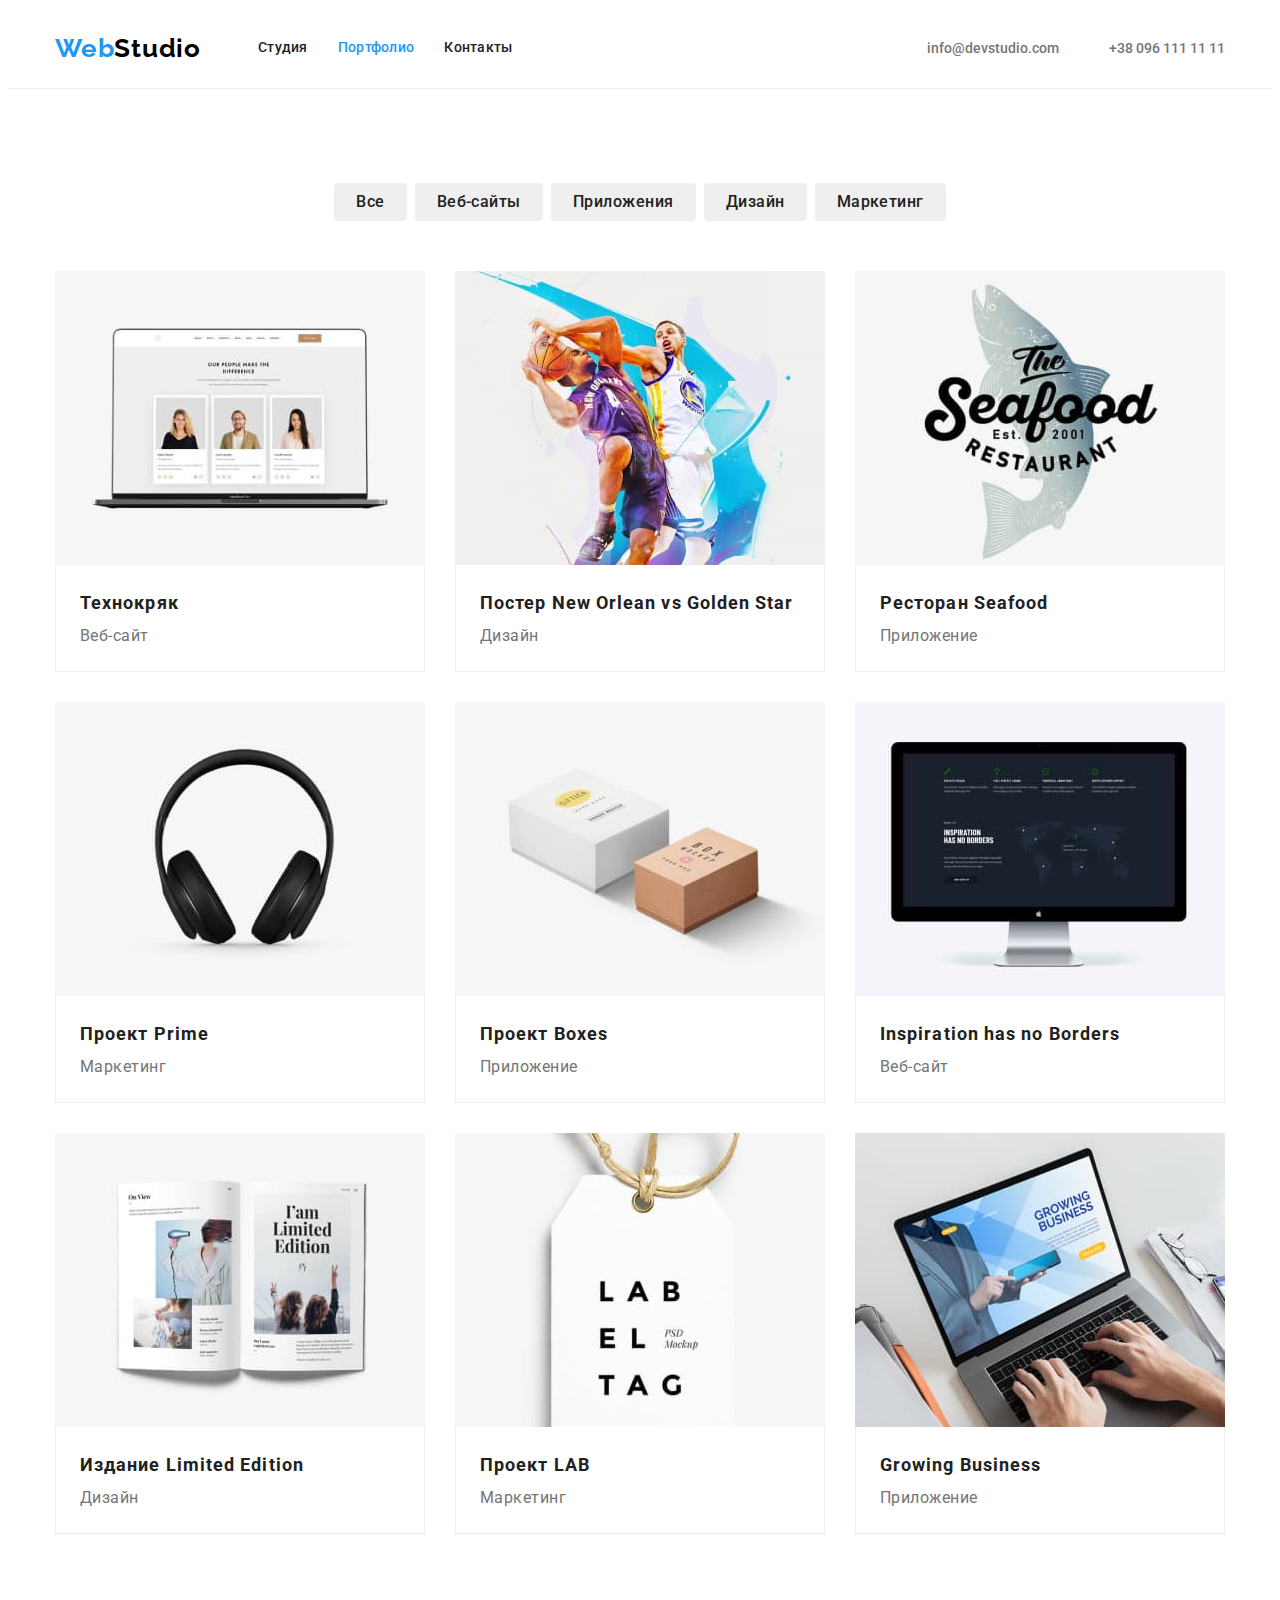
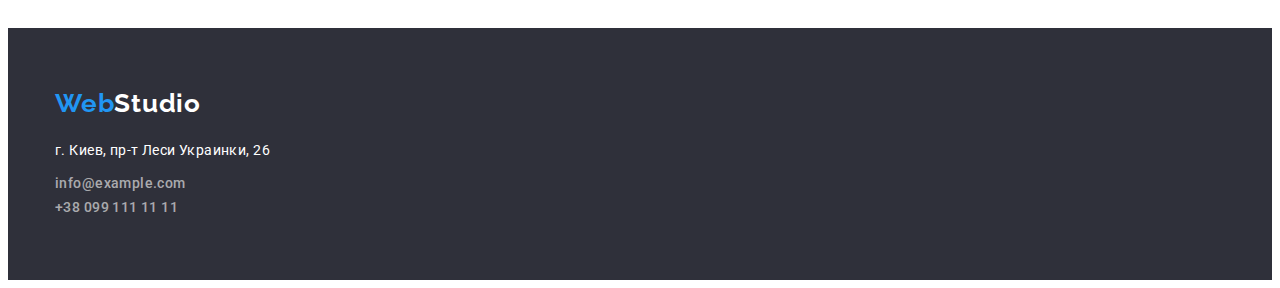
==== portfolio.html @ d489ef95 "innitial commit" ====
<!DOCTYPE html>
<html lang="ru">
  <head>
    <meta charset="UTF-8" />
    <meta http-equiv="X-UA-Compatible" content="IE=edge" />
    <meta name="viewport" content="width=device-width, initial-scale=1.0" />
    <title>WebStudio</title>
    <link
      href="https://fonts.googleapis.com/css2?family=Raleway:wght@700&family=Roboto:wght@400;500;700;900&display=swap"
      rel="stylesheet"
    />
    <link rel="stylesheet" href="./css/styles.css" />
  </head>
  <body>
    <header class="header container-border">
      <div class="container container-flex">
        <nav class="header-nav">
          <a lang="en" href="./index.html" class="header-logo no-decoration-link"
            >Web<span class="span-logo">Studio</span></a
          >
          <ul class="header-list list">
            <li class="header-item">
              <a href="./index.html" class="header-link link no-decoration-link">Студия</a>
            </li>
            <li class="header-item">
              <a href="./portfolio.html" class="header-link link no-decoration-link current-page"
                >Портфолио</a
              >
            </li>
            <li class="header-item">
              <a href="" class="header-link link no-decoration-link">Контакты</a>
            </li>
          </ul>
        </nav>
        <ul class="contacts-list">
          <li class="contacts-item">
            <a href="mailto:info@devstudio.com" class="contacts-post no-decoration-link"
              >info@devstudio.com</a
            >
          </li>
          <li class="contacts-item">
            <a href="tel:+380961111111" class="contacts-tel no-decoration-link"
              >+38 096 111 11 11</a
            >
          </li>
        </ul>
      </div>
    </header>
    <main>
      <section class="portfolio-section">
        <div class="container container-flex">
          <ul class="portfolio-section-list list">
            <li class="portfolio-section-item">
              <button type="button" class="portfolio-section-item-btn btn">Все</button>
            </li>
            <li class="portfolio-section-item">
              <button type="button" class="portfolio-section-item-btn btn">Веб-сайты</button>
            </li>
            <li class="portfolio-section-item">
              <button type="button" class="portfolio-section-item-btn btn">Приложения</button>
            </li>
            <li class="portfolio-section-item">
              <button type="button" class="portfolio-section-item-btn btn">Дизайн</button>
            </li>
            <li class="portfolio-section-item">
              <button type="button" class="portfolio-section-item-btn btn">Маркетинг</button>
            </li>
          </ul>
        </div>
        <div class="container container-flex">
          <h1 class="section-portfolio visually-hidden-portfolio">Портфолио</h1>
          <ul class="section-list list card-set">
            <li class="section-item card-item">
              <img src="./images/img_1_portfolio.jpg" alt="foto 1" width="370" height="294" />
              <div class="portfolio-text-box">
                <h2 class="section-title">Технокряк</h2>
                <p class="section-text">Веб-сайт</p>
              </div>
            </li>
            <li class="section-item card-item">
              <img src="./images/img_2_portfolio.jpg" alt="foto 2" width="370" height="294" />
              <div class="portfolio-text-box">
                <h2 class="section-title">
                  Постер<span lang="en"> New Orlean vs Golden Star</span>
                </h2>
                <p class="section-text">Дизайн</p>
              </div>
            </li>
            <li class="section-item card-item">
              <img src="./images/img_3_portfolio.jpg" alt="foto 3" width="370" height="294" />
              <div class="portfolio-text-box">
                <h2 class="section-title">Ресторан<span lang="en"> Seafood</span></h2>
                <p class="section-text">Приложение</p>
              </div>
            </li>
            <li class="section-item card-item">
              <img src="./images/img_4_portfolio.jpg" alt="foto 4" width="370" height="294" />
              <div class="portfolio-text-box">
                <h2 class="section-title">Проект<span lang="en"> Prime</span></h2>
                <p class="section-text">Маркетинг</p>
              </div>
            </li>
            <li class="section-item card-item">
              <img src="./images/img_5_portfolio.jpg" alt="foto 5" width="370" height="294" />
              <div class="portfolio-text-box">
                <h2 class="section-title">Проект<span lang="en"> Boxes</span></h2>
                <p class="section-text">Приложение</p>
              </div>
            </li>
            <li class="section-item card-item">
              <img src="./images/img_6_portfolio.jpg" alt="foto 6" width="370" height="294" />
              <div class="portfolio-text-box">
                <h2 class="section-title" lang="en">Inspiration has no Borders</h2>
                <p class="section-text">Веб-сайт</p>
              </div>
            </li>
            <li class="section-item card-item">
              <img src="./images/img_7_portfolio.jpg" alt="foto 7" width="370" height="294" />
              <div class="portfolio-text-box">
                <h2 class="section-title">Издание<span lang="en"> Limited Edition</span></h2>
                <p class="section-text">Дизайн</p>
              </div>
            </li>
            <li class="section-item card-item">
              <img src="./images/img_8_portfolio.jpg" alt="foto 8" width="370" height="294" />
              <div class="portfolio-text-box">
                <h2 class="section-title">Проект<span lang="en"> LAB</span></h2>
                <p class="section-text">Маркетинг</p>
              </div>
            </li>
            <li class="section-item card-item">
              <img src="./images/img_9_portfolio.jpg" alt="foto 9" width="370" height="294" />
              <div class="portfolio-text-box">
                <h2 class="section-title" lang="en">Growing Business</h2>
                <p class="section-text">Приложение</p>
              </div>
            </li>
          </ul>
        </div>
      </section>
    </main>
    <footer class="footer">
      <div class="container">
        <a lang="en" href="./index.html" class="footer-logo no-decoration-link"
          >Web<span class="footer-span-logo">Studio</span></a
        >
        <address class="footer-address">
          <p class="footer-address-text">г. Киев, пр-т Леси Украинки, 26</p>
          <ul class="footer-list list">
            <li class="footer-item">
              <a class="footer-post no-decoration-link contacts-post" href="mailto:info@example.com"
                >info@example.com</a
              >
            </li>
            <li class="footer-item">
              <a class="footer-tel no-decoration-link contacts-tel" href="tel:+380991111111"
                >+38 099 111 11 11</a
              >
            </li>
          </ul>
        </address>
      </div>
    </footer>
  </body>
</html>
---- css/styles.css ----
:root{
    --first-color: #212121;
    --second-color: #757575;
    --third-color: #2196F3;
    --main-background-color:#E5E5E5;  
    --main-text-color: #FFFFFF;
    --header-background-color: #FFFFFF;
    --secondary-background-color: #2F303A;
    --logo-color: #000000;
    --section-team-baskground-color:#F5F4FA;
    --portfolio-img-background-color: #EEEEEE;
    --footer-background-color: #2F303A;
    --footer-link-color: rgba(255, 255, 255, 0.6);
    --main-btn-text-color:var(--main-text-color);
    --main-btn-background-color:var(--third-color);
    --secondary-btn-text-color:var(--first-color);
    --studio-hover-color:#188CE8;
 }
 html{
    box-sizing: border-box;
 }

*, 
*::before,
*::after{
    box-sizing: inherit;
 }
body {
font-family: 'Roboto', sans-serif;
color: var(--first-color);
background-color: var(--main-text-color)
}
ul,h1,h2,h3,p{
    list-style: none;
    padding: 0;
    margin: 0;
    
}
img{
    display: block;
    width: auto;
}
.btn{
    cursor: pointer;
    font-family: inherit;
}
.no-decoration-link {
    text-decoration: none;
}
.container{
    width: 1200px;
    margin: 0 auto;
    padding-left: 15px;
    padding-right: 15px;
}
.container-flex{
    display: flex;
    justify-content: space-between;
}
/*---------LOGO---------*/
.header-nav{
    display: flex;
}
.header-nav .header-logo {
    font-family: 'Raleway', sans-serif;
    font-weight: 700;
    font-size: 26px;
    line-height: 1.19;
    align-items: center;
    letter-spacing: 0.03em;
    color: var(--third-color);
    align-self: center;
    padding: 24px 0;
}
.header-logo{
    display: inline-block; 
}
.header-nav .span-logo {
    font-family: 'Raleway', sans-serif;
        font-weight: 700;
        font-size: 26px;
        line-height: 1.19;
        letter-spacing: 0.03em;
        color: var(--logo-color);
}       
/*---------LINK---------*/
.header-link{
    font-weight: 500;
    font-size: 14px;
    line-height: 1.14;
    letter-spacing: 0.02em;
    color: var(--first-color);
    display: block;
    padding: 32px 0;
 }
 .header-list{
        gap: 30px;
        display: flex;
        margin-left: 57px;
 }
.contacts-list{
    display: flex;
    gap: 50px;
    margin-right: 0;
    align-items: center;
}
.header-link:hover,.current-page,
.header-link:focus{
    color: var(--third-color);
}
/*---------CONTACTS---------*/
.contacts-tel, .contacts-post {
    font-weight: 500;
    font-size: 14px;
    line-height: 1.14;
    color: var(--second-color);
}
.nav-contacts-post, .nav-contacts-tel{
   padding: 32px 0;
}

.contacts-post:hover,
.contacts-post:focus, 
.contacts-tel:hover,
.contacts-tel:focus {
    color: var(--third-color);
}
.container-border{
    border-bottom: 1px solid #ECECEC;
}
/*------------HERO-----------*/
.hero-title{
    width: 696px;
    margin: auto;
    padding: auto;
}
.visually-hidden{
        position: absolute;
        width: 1px;
        height: 1px;
        margin: -1px;
        border: 0;
        padding: 0;
        white-space: nowrap;
        clip-path: inset(100%);
        clip: rect(0 0 0 0);
        overflow: hidden;
    }
.hero{
    background-color: var(--secondary-background-color);
    text-align: center;
    padding: 200px 0;
}
.hero-title{
        font-weight: 900;
        margin-bottom: 30px;
        font-size: 44px;
        line-height: 1.36;
        letter-spacing: 0.06em;
        text-transform: uppercase;
        color: var(--main-text-color);
}
.hero-btn{
    font-weight: 700;
    padding: 10px 32px;
    border-radius: 4px;
    line-height: 1.87;
    display: inline-block;
    align-items: center;
    text-align: center;
    letter-spacing: 0.06em;
    border: 0px;
    color: var(--main-btn-text-color);
    background-color: var(--main-btn-background-color);
}
.hero-btn:hover,
.hero-btn:focus {
    background-color:var(--studio-hover-color);
    color: var(--main-btn-text-color);
}
/*---------FEATURES----------*/
.page-section{
    padding-top: 94px;
}
.features-title {
    font-weight: 700;
        font-size: 14px;
        line-height: 1.14;
        letter-spacing: 0.03em;
        text-transform: uppercase;
        color: var(--first-color);
}
.features-text {
        font-size: 14px;
        line-height: 1.71;
        letter-spacing: 0.03em;
        color: var(--second-color);
}
.features-list{
    list-style: none;
    display: flex;
    gap: 30px;
    align-items: center;
    margin-bottom: 94px;
}
.features-item{
    flex-basis: calc((100% - 3 * 30px) / 4);
}
/*---------SECTION-WORK---------*/
.section-work{
    padding-bottom: 94px;
  }
.section-work-title{
    font-weight: 700;
        font-size: 36px;
        line-height: 1.16;
        text-align: center;
        letter-spacing: 0.03em;
        color: var(--first-color);
        margin-bottom: 50px;
}
.section-work-list{
    list-style: none;
    display: flex;
    gap: 30px;
    align-items: center;
}
.section-work-item{
    align-items: center;
}
/*---------SECTION-TEAM---------*/
.section-team-title {
    font-weight: 700;
        font-size: 36px;
        line-height: 1.16;
        text-align: center;
        letter-spacing: 0.03em;
        color: var(--first-color);
        margin-bottom: 50px;
}
.section-team-item {
    margin: 15px;
    flex-basis: calc(100% / 4 - 30px);
    background-color: var(--main-text-color);
}
.section-team-list{
    margin: -15px;
    display: flex;
}
.section-team{
    background-color: var(--section-team-baskground-color)
}
.section-team-worker {
    font-weight: 500;
    font-size: 16px;
        line-height: 1.18;
        text-align: center;
        letter-spacing: 0.03em;
        color: var(--first-color);
        margin-bottom: 10px;
    }
.team-box{
    padding: 30px 0;
  
}
.section-team-text{
        line-height: 1.18;
        text-align: center;
        letter-spacing: 0.03em;
        color: var(--second-color);
}
.footer {
    background-color: var(--footer-background-color);
    padding: 60px 0;
}
.footer-logo {
    font-family: 'Raleway', sans-serif;
    font-weight: 700;
        font-size: 26px;
        line-height: 1.19;
        letter-spacing: 0.03em;
        color: var(--third-color);
}
.footer-span-logo {
    font-weight: 700;
        font-size: 26px;
        line-height: 1.19;
        letter-spacing: 0.03em;
        color: var(--main-text-color);
}
.footer-address{
        font-style: normal;
        margin-top: 20px;
}
.footer-address-text {
        font-size: 14px;
        line-height: 1.71;
        letter-spacing: 0.03em;
        color: var(--main-text-color);
        margin-bottom: 9px;
}
.footer-item {
    list-style: none;
}
.footer-item-post{
    margin-bottom: 9px;
}
.footer-post {
    font-style: normal;
        font-size: 14px;
        line-height: 1.71;
        letter-spacing: 0.03em;
        color: var(--footer-link-color);
}
.footer-tel {
    font-style: normal;
        font-size: 14px;
        line-height: 1.71;
        letter-spacing: 0.03em;
        color: var(--footer-link-color);
}
/*---------PORTFOLIO---------*/
.portfolio-section{
    padding: 94px 0;
}
.portfolio-section-list {
    list-style: none;
    display: flex;
    gap: 8px;
    margin-right: auto;
    margin-left: auto;
    margin-bottom: 50px;
}
.portfolio-section-item {
    font-family: inherit;
    font-weight: 500;
        line-height: 1.62;
        text-align: center;
        letter-spacing: 0.03em;
        color: var(--secondary-btn-text-color);
}
.portfolio-section-item-btn{
    border: none;
    font-weight: 500;
    font-size: 16px;
    border-radius: 4px;
    border-color: var(--section-team-baskground-color);
        line-height: 1.62;
        text-align: center;
        letter-spacing: 0.03em;
        color: #212121;
        padding: 6px 22px;
}
.portfolio-section-item-btn:hover,
.portfolio-section-item-btn:focus {
    color: var(--main-btn-text-color);
    background-color: var(--main-btn-background-color);
}
.section-item{
    list-style: none;
   }
.visually-hidden-portfolio{
    position: absolute;
        width: 1px;
        height: 1px;
        margin: -1px;
        border: 0;
        padding: 0;
        white-space: nowrap;
        clip-path: inset(100%);
        clip: rect(0 0 0 0);
        overflow: hidden;
}
.card-set{
    margin: -15px;
    display: flex;
    flex-wrap: wrap;
   }
.card-set > .card-item{
    margin: 15px;
    flex-basis: calc(100% / 3 - 30px);
}
.portfolio-text-box{
    padding: 20px 24px;
    border: 1px solid #EEEEEE;
    border-top: 0;
}
.section-title{
    font-weight: 700;
        font-size: 18px;
        line-height: 2.0;
        letter-spacing: 0.06em;
        color: var(--first-color);
}
.section-text{
        line-height: 1.88;
        letter-spacing: 0.03em;
        color: var(--second-color);
}
/*color синій logo 2196F3*/
/*color FFFFFF*/
/*color синій 2196F3*/
/*color чорний 2F303A*/
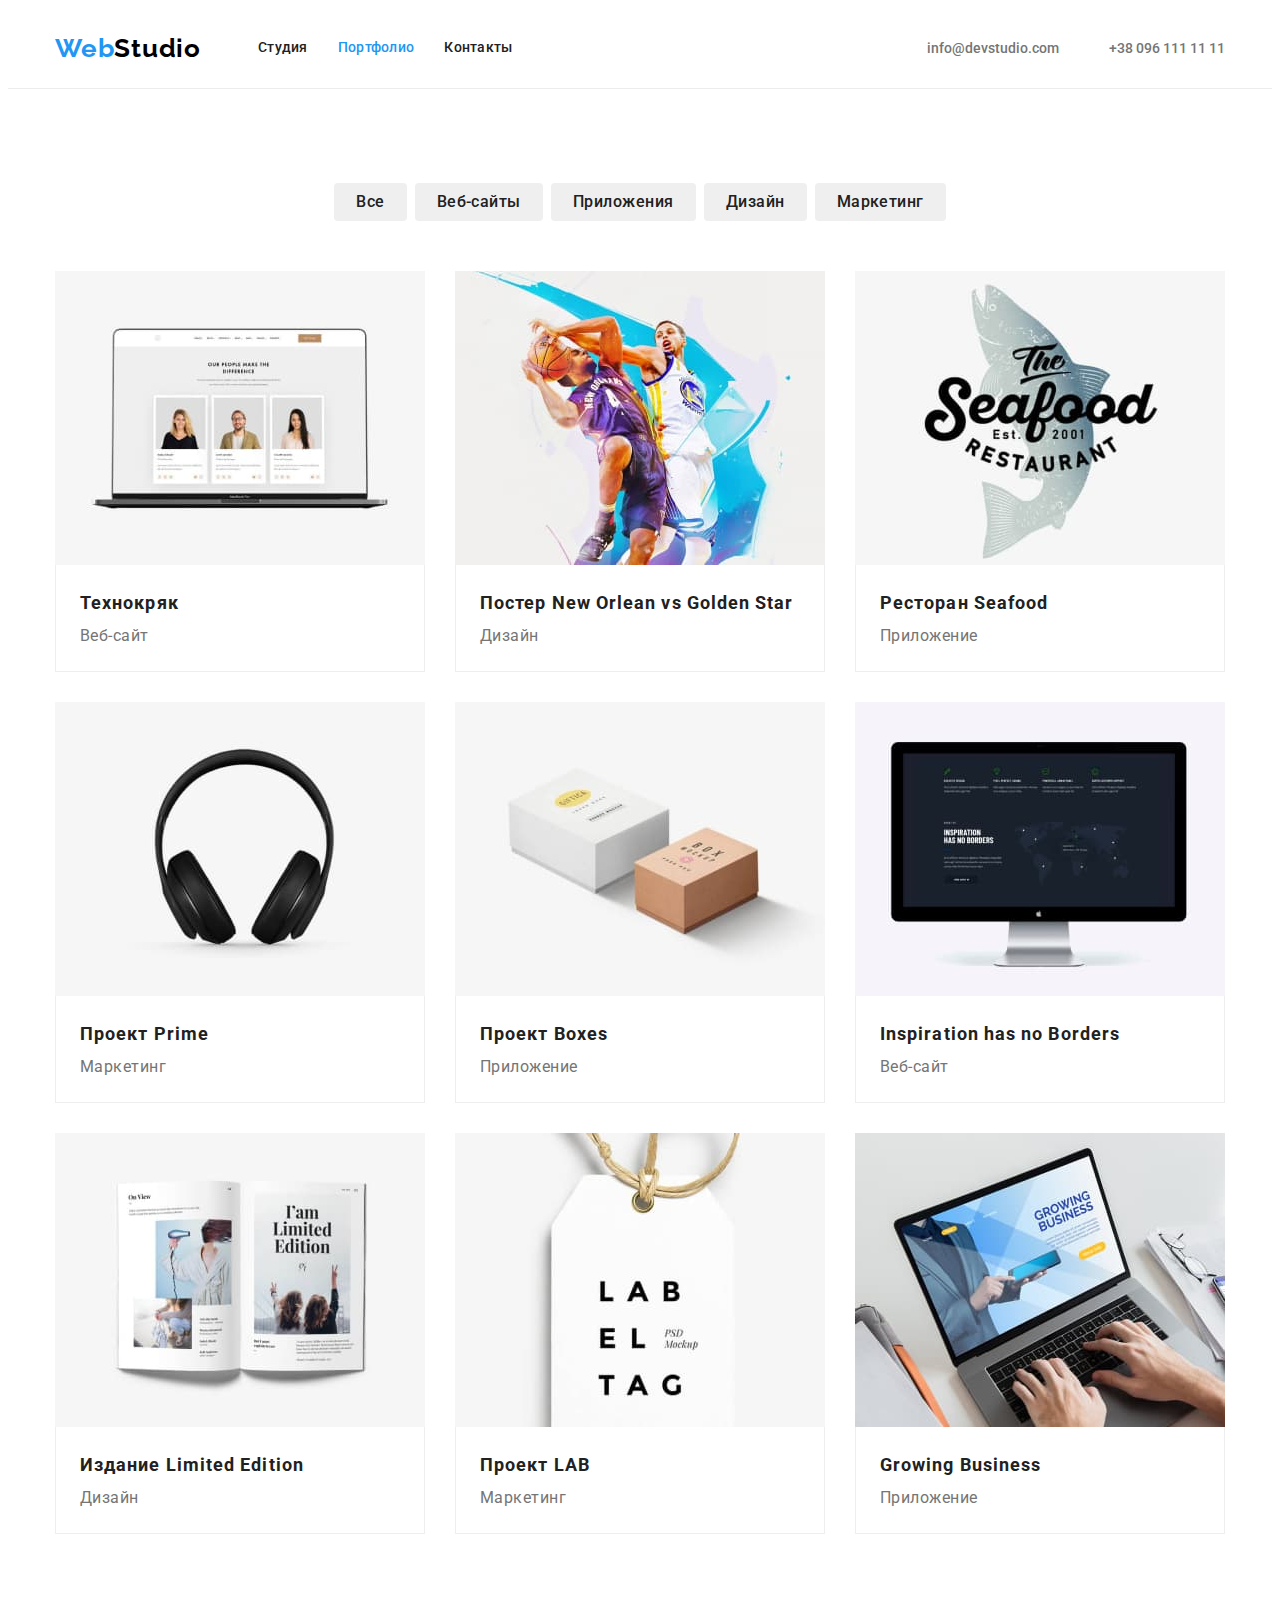
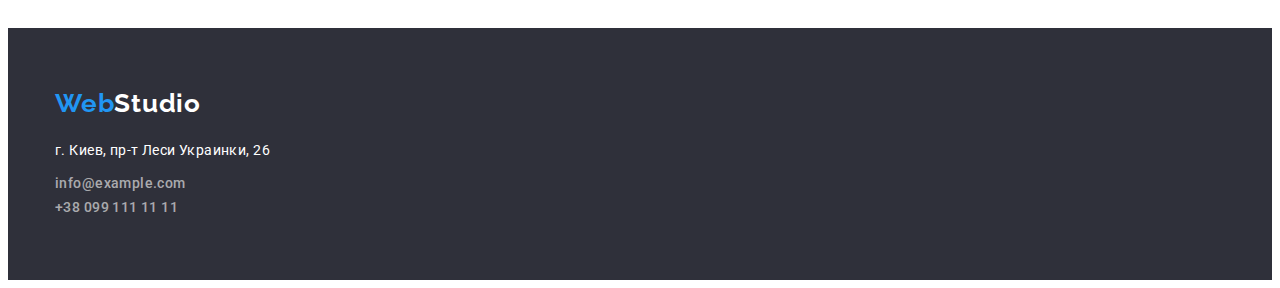
==== commit 05f3cf95: "add spr" ====
--- a/portfolio.html
+++ b/portfolio.html
@@ -48,7 +48,7 @@
     </header>
     <main>
       <section class="portfolio-section">
-        <div class="container container-flex">
+        <div class="container">
           <ul class="portfolio-section-list list">
             <li class="portfolio-section-item">
               <button type="button" class="portfolio-section-item-btn btn">Все</button>
@@ -67,7 +67,7 @@
             </li>
           </ul>
         </div>
-        <div class="container container-flex">
+        <div class="container">
           <h1 class="section-portfolio visually-hidden-portfolio">Портфолио</h1>
           <ul class="section-list list card-set">
             <li class="section-item card-item">
--- a/css/styles.css
+++ b/css/styles.css
@@ -38,7 +38,8 @@
 }
 img{
     display: block;
-    width: auto;
+    max-width: 100%;
+    height: auto;
 }
 .btn{
     cursor: pointer;
@@ -147,9 +148,24 @@
         overflow: hidden;
     }
 .hero{
-    background-color: var(--secondary-background-color);
+    /* background-color: var(--secondary-background-color); */
     text-align: center;
-    padding: 200px 0;
+    /* padding: 200px 0; */
+    /* background-image: url(../images/hero-bg.png);
+        max-width: 1600px;
+        height: 600px;
+        margin-left: auto;
+        margin-right: auto; */
+}
+.hero-content{
+        background-image: linear-gradient(rgba(47, 48, 58, 0.4),rgba(47, 48, 58, 0.4)), url(../images/hero-bg.png);
+        background-repeat: no-repeat;
+        background-position: center;
+        background-size: cover;
+        max-width: 1600px;
+        height: 600px;
+        /* margin-left: auto;
+        margin-right: auto; */
 }
 .hero-title{
         font-weight: 900;
@@ -181,6 +197,7 @@
 /*---------FEATURES----------*/
 .page-section{
     padding-top: 94px;
+    padding-bottom: 94px;
 }
 .features-title {
     font-weight: 700;
@@ -189,6 +206,7 @@
         letter-spacing: 0.03em;
         text-transform: uppercase;
         color: var(--first-color);
+        margin-bottom: 10px;
 }
 .features-text {
         font-size: 14px;
@@ -200,8 +218,8 @@
     list-style: none;
     display: flex;
     gap: 30px;
-    align-items: center;
-    margin-bottom: 94px;
+    /* align-items: center;
+    margin-bottom: 94px; */
 }
 .features-item{
     flex-basis: calc((100% - 3 * 30px) / 4);
@@ -268,6 +286,30 @@
         text-align: center;
         letter-spacing: 0.03em;
         color: var(--second-color);
+        margin-bottom: 16px;
+}
+.team-social-link{
+    width: 44px;
+    height: 44px;
+    border-radius: 44px;
+    background-color: var(--header-background-color)
+    display: flex;
+    align-items: center; 
+    justify-content: center;
+}
+.team-social-icon:hover{
+    background-color: var(--third-color);
+}
+/* .team-social-link:hover  .team-social-icon{
+    fill: var(--header-background-color);
+} */
+.team-social{
+    display: flex;
+    justify-content: center;
+    gap: 20px;
+}
+.team-social-icon{
+    fill: #AFB1B8;
 }
 .footer {
     background-color: var(--footer-background-color);
@@ -330,6 +372,7 @@
     margin-right: auto;
     margin-left: auto;
     margin-bottom: 50px;
+    justify-content: center;
 }
 .portfolio-section-item {
     font-family: inherit;
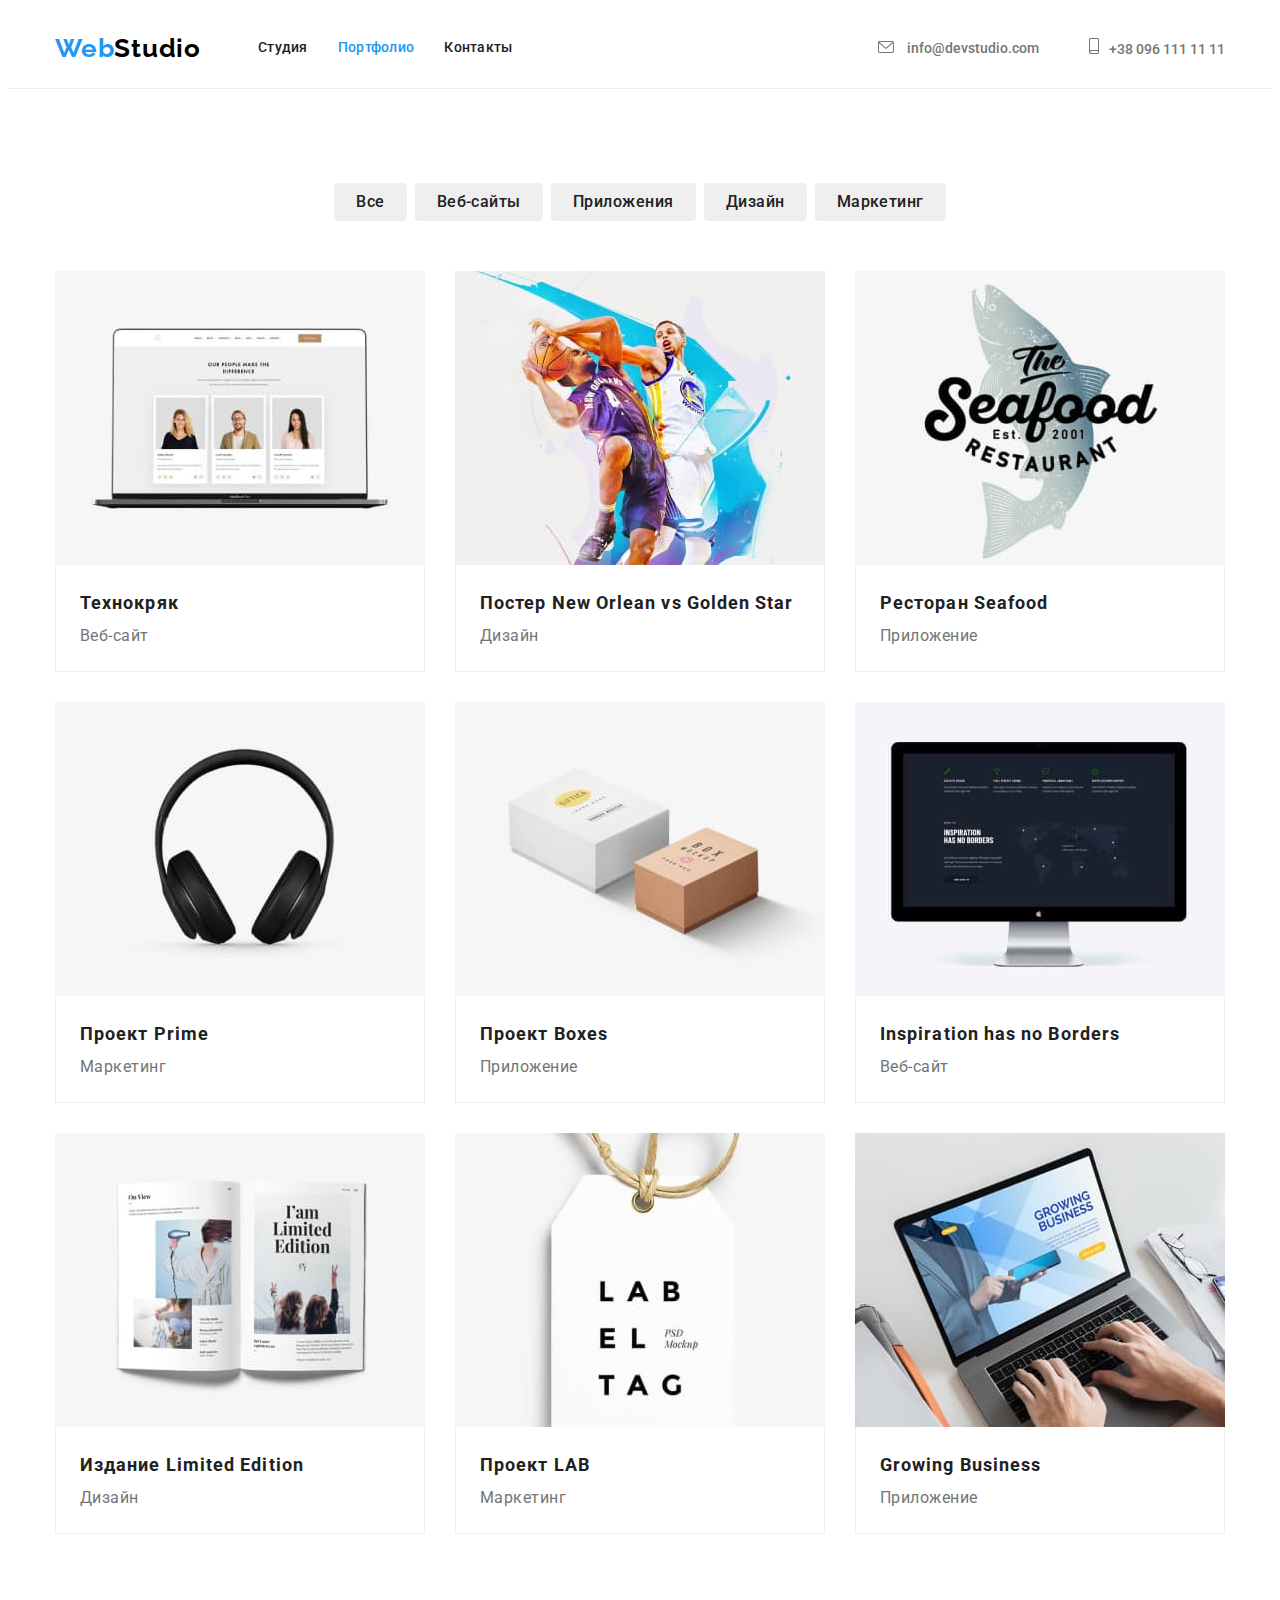
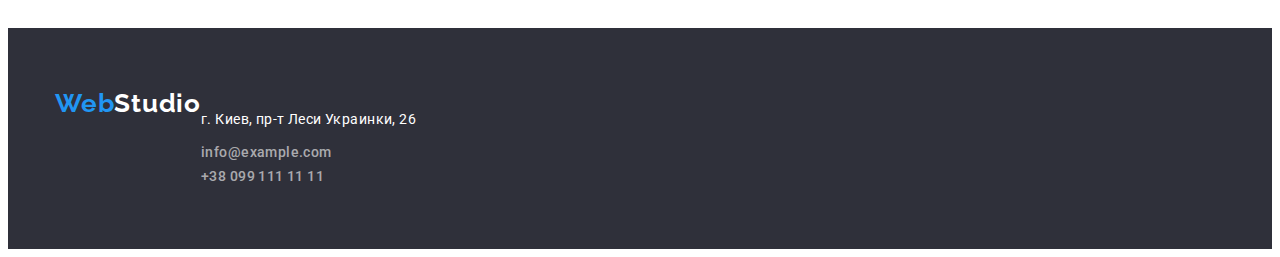
==== commit 4199a3ea: "add icons" ====
--- a/portfolio.html
+++ b/portfolio.html
@@ -34,12 +34,17 @@
         </nav>
         <ul class="contacts-list">
           <li class="contacts-item">
-            <a href="mailto:info@devstudio.com" class="contacts-post no-decoration-link"
-              >info@devstudio.com</a
+            <a href="mailto:info@devstudio.com" class="contacts-post no-decoration-link">
+              <svg class="icon-envelope" width="16" height="12">
+                <use href="./images/icons.svg#envelope"></use>
+              </svg>
+              info@devstudio.com</a
             >
           </li>
           <li class="contacts-item">
             <a href="tel:+380961111111" class="contacts-tel no-decoration-link"
+              ><svg class="icon-telephone" width="10" height="16">
+                <use href="./images/icons.svg#telephone"></use></svg
               >+38 096 111 11 11</a
             >
           </li>
--- a/css/styles.css
+++ b/css/styles.css
@@ -126,8 +126,20 @@
 .contacts-tel:focus {
     color: var(--third-color);
 }
+.contacts-post::before{
+    background-image: url("../images/envelop.svg");
+    background-size: 20px;
+}
 .container-border{
     border-bottom: 1px solid #ECECEC;
+}
+.icon-envelope{
+    margin-right: 10px;
+    fill: currentColor;
+}
+.icon-telephone{
+    margin-right: 10px;
+    fill: currentColor;
 }
 /*------------HERO-----------*/
 .hero-title{
@@ -164,6 +176,7 @@
         background-size: cover;
         max-width: 1600px;
         height: 600px;
+        padding-top: 200px;
         /* margin-left: auto;
         margin-right: auto; */
 }
@@ -224,6 +237,33 @@
 .features-item{
     flex-basis: calc((100% - 3 * 30px) / 4);
 }
+.features-item::before{
+    display: block;
+    background-color: var(--section-team-baskground-color);
+    content: '';
+    /* width: 270px; */
+    height: 120px;
+    background-size: contain;
+    background-repeat: no-repeat;
+    background-position: center;
+    border-radius: 4px;
+}
+.icon-antenna::before{
+    background-image: url("../images/antenna2.svg");
+    background-size: 70px 65px;
+}
+.icon-clock::before {
+    background-image: url("../images/clock.svg");
+    background-size: 70px 65px;
+}
+.icon-diagram::before {
+    background-image: url("../images/diagram.svg");
+    background-size: 70px 65px;
+}
+.icon-astronaut::before {
+    background-image: url("../images/astronaut.svg");
+    background-size: 70px 65px;
+}
 /*---------SECTION-WORK---------*/
 .section-work{
     padding-bottom: 94px;
@@ -279,7 +319,7 @@
     }
 .team-box{
     padding: 30px 0;
-  
+    box-shadow: 0px 4px 4px 0px rgba(0, 0, 0, 0.25);
 }
 .section-team-text{
         line-height: 1.18;
@@ -291,22 +331,46 @@
 .team-social-link{
     width: 44px;
     height: 44px;
-    border-radius: 44px;
-    background-color: var(--header-background-color)
+    border-radius: 50%;
+    background-color: var(--header-background-color);
     display: flex;
     align-items: center; 
     justify-content: center;
 }
-.team-social-icon:hover{
+/* .team-social-icon:hover{
     background-color: var(--third-color);
-}
-/* .team-social-link:hover  .team-social-icon{
+} */
+.team-social-link:hover .team-icon-instagram,
+.team-social-link:focus .team-icon-instagram{
     fill: var(--header-background-color);
-} */
+}
+.team-social-link:hover .team-icon-twitter,
+.team-social-link:focus .team-icon-twitter{
+    fill: var(--header-background-color);
+}
+.team-social-link:hover .team-icon-facebook,
+.team-social-link:focus .team-icon-facebook{
+    fill: var(--header-background-color);
+}
+.team-social-link:hover .team-icon-linkedin,
+.team-social-link:focus .team-icon-linkedin{
+    fill: var(--header-background-color);
+}
+.team-social-link:hover,
+.team-social-link:focus {
+    background-color: var(--third-color);
+    fill: var(--header-background-color) ;
+}
+.team-icon-instagram,
+.team-icon-twitter,
+.team-icon-facebook,
+.team-icon-linkedin{
+    fill: #AFB1B8;
+}
 .team-social{
     display: flex;
     justify-content: center;
-    gap: 20px;
+    gap: 10px;
 }
 .team-social-icon{
     fill: #AFB1B8;
@@ -360,6 +424,25 @@
         line-height: 1.71;
         letter-spacing: 0.03em;
         color: var(--footer-link-color);
+}
+.footer .container{
+    display: flex;
+}
+.footer-title{
+    font-family: 'Roboto';
+    font-style: normal;
+    font-weight: 700;
+    font-size: 14px;
+    line-height: 16px;
+    letter-spacing: 0.03em;
+    text-transform: uppercase;
+    color: var(--main-text-color);
+    margin-left: 156px;
+    margin-bottom: 20px;
+    padding-top: 12px;
+}
+.footer-cocial-list{
+    margin-left: 156px;
 }
 /*---------PORTFOLIO---------*/
 .portfolio-section{
@@ -398,6 +481,7 @@
 .portfolio-section-item-btn:focus {
     color: var(--main-btn-text-color);
     background-color: var(--main-btn-background-color);
+    box-shadow: 0px 3px 1px rgba(0, 0, 0, 0.1), 0px 1px 2px rgba(0, 0, 0, 0.08), 0px 2px 2px rgba(0, 0, 0, 0.12);
 }
 .section-item{
     list-style: none;
@@ -414,6 +498,9 @@
         clip: rect(0 0 0 0);
         overflow: hidden;
 }
+.card-item:hover{
+    box-shadow: 0px 4px 4px 0px rgba(0, 0, 0, 0.25);
+}
 .card-set{
     margin: -15px;
     display: flex;
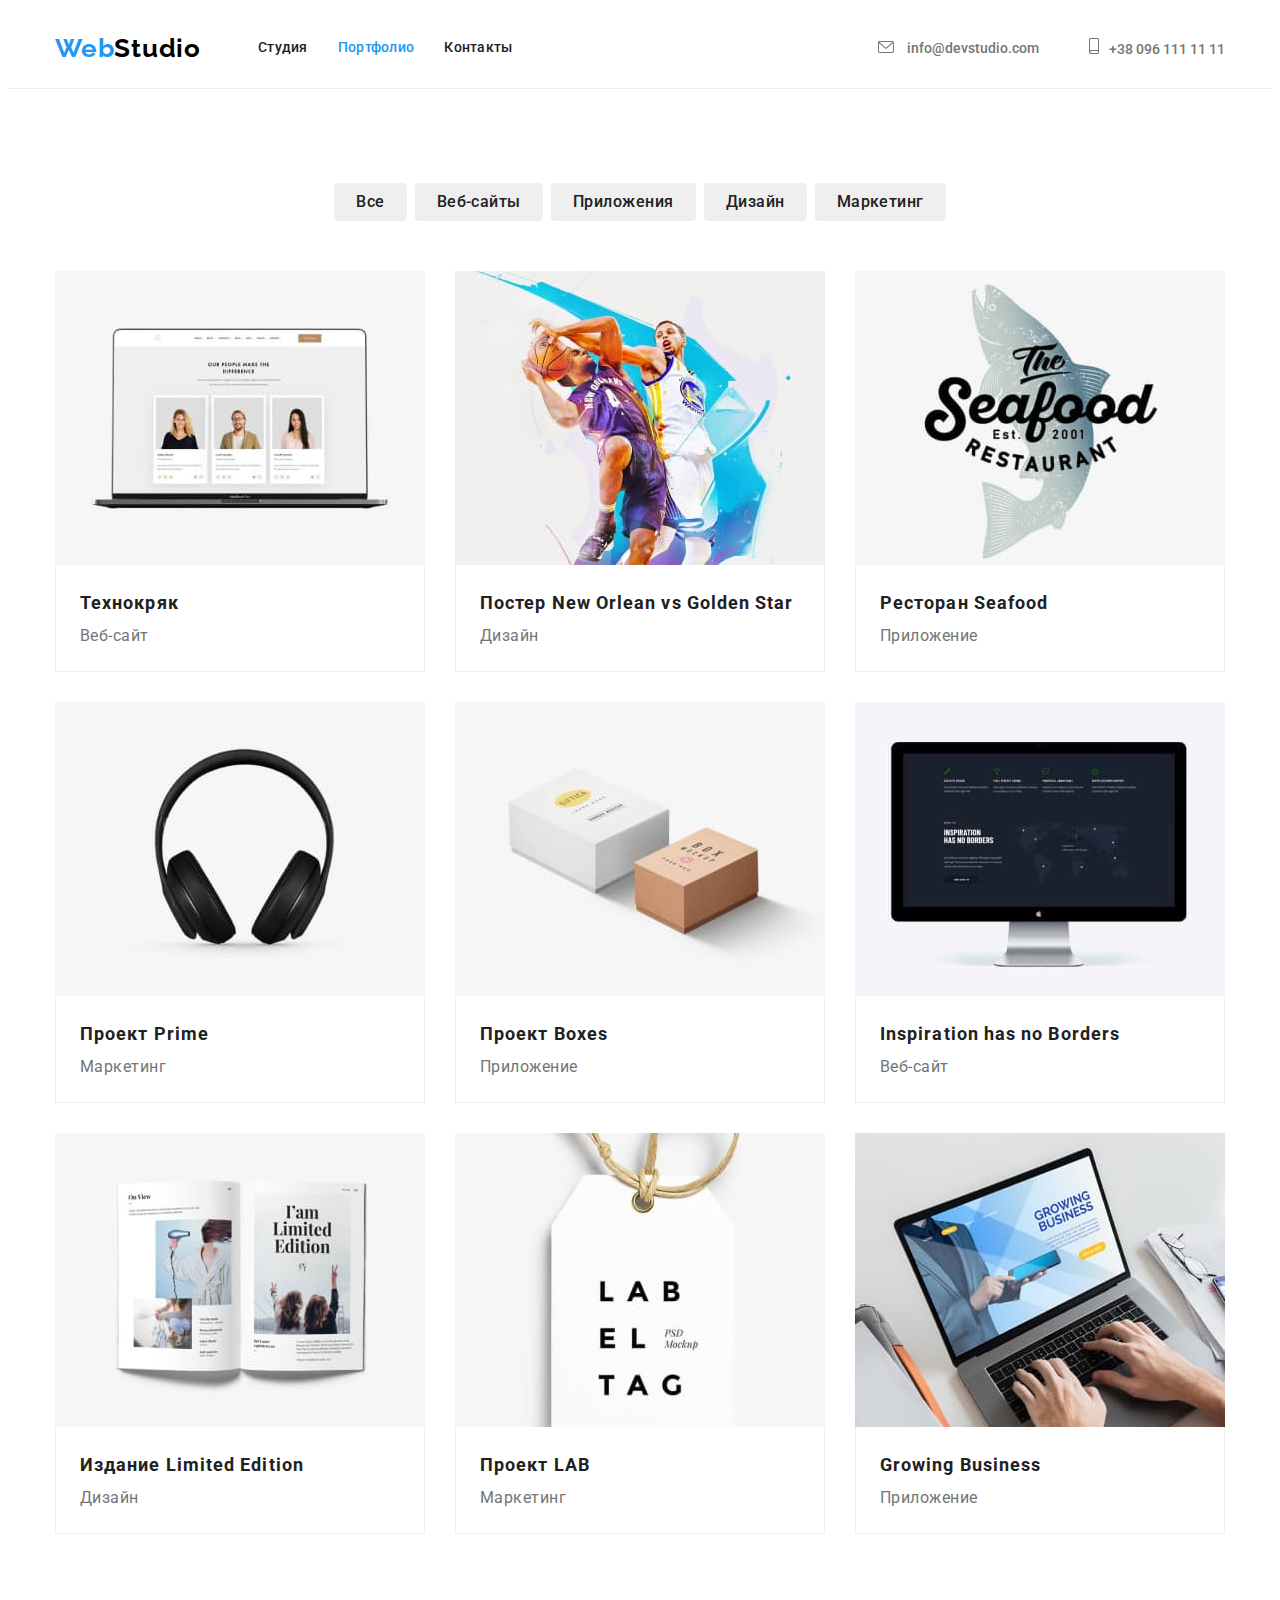
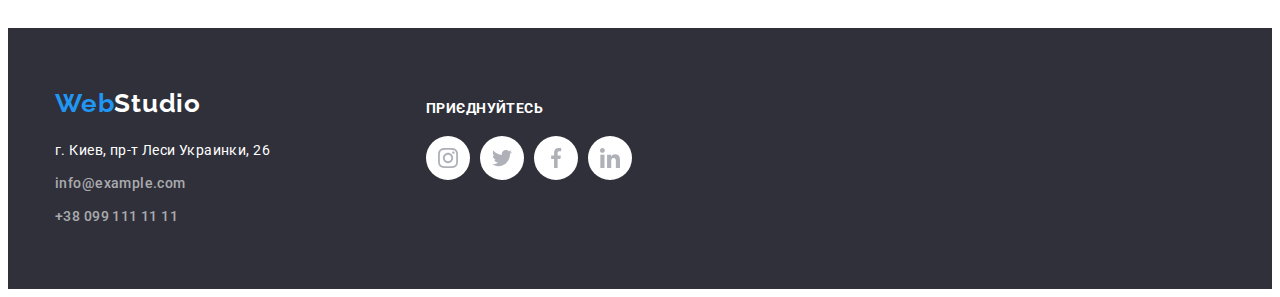
==== commit 21475952: "add change" ====
--- a/portfolio.html
+++ b/portfolio.html
@@ -146,24 +146,61 @@
     </main>
     <footer class="footer">
       <div class="container">
-        <a lang="en" href="./index.html" class="footer-logo no-decoration-link"
-          >Web<span class="footer-span-logo">Studio</span></a
-        >
-        <address class="footer-address">
-          <p class="footer-address-text">г. Киев, пр-т Леси Украинки, 26</p>
-          <ul class="footer-list list">
-            <li class="footer-item">
-              <a class="footer-post no-decoration-link contacts-post" href="mailto:info@example.com"
-                >info@example.com</a
-              >
-            </li>
-            <li class="footer-item">
-              <a class="footer-tel no-decoration-link contacts-tel" href="tel:+380991111111"
-                >+38 099 111 11 11</a
-              >
-            </li>
-          </ul>
-        </address>
+        <div>
+          <a lang="en" href="./index.html" class="footer-logo no-decoration-link"
+            >Web<span class="footer-span-logo">Studio</span></a
+          >
+          <address class="footer-address">
+            <p class="footer-address-text">г. Киев, пр-т Леси Украинки, 26</p>
+            <ul class="footer-list list">
+              <li class="footer-item footer-item-post">
+                <a
+                  class="footer-post no-decoration-link contacts-post"
+                  href="mailto:info@example.com"
+                  >info@example.com</a
+                >
+              </li>
+              <li class="footer-item">
+                <a class="footer-tel no-decoration-link contacts-tel" href="tel:+380991111111"
+                  >+38 099 111 11 11</a
+                >
+              </li>
+            </ul>
+          </address>
+        </div>
+        <div>
+          <h2 class="footer-title">Приєднуйтесь</h2>
+          <ul class="team-social list footer-cocial-list">
+            <li class="team-social-item">
+              <a href="" class="team-social-link link">
+                <svg class="team-icon-instagram" width="20" height="20">
+                  <use href="./images/icons.svg#icon-instagram"></use>
+                </svg>
+              </a>
+            </li>
+            <li class="team-social-item">
+              <a href="" class="team-social-link link">
+                <svg class="team-icon-twitter" width="20" height="20">
+                  <use href="./images/icons.svg#icon-twitter"></use>
+                </svg>
+              </a>
+            </li>
+            <li class="team-social-item">
+              <a href="" class="team-social-link link">
+                <svg class="team-icon-facebook" width="20" height="20">
+                  <use href="./images/icons.svg#icon-facebook"></use>
+                </svg>
+              </a>
+            </li>
+            <li class="team-social-item">
+              <a href="" class="team-social-link link">
+                <svg class="team-icon-linkedin" width="20" height="20">
+                  <use href="./images/icons.svg#icon-linkedin"></use>
+                </svg>
+              </a>
+            </li>
+          </ul>
+        </div>
       </div>
     </footer>
   </body>
--- a/css/styles.css
+++ b/css/styles.css
@@ -231,6 +231,7 @@
     list-style: none;
     display: flex;
     gap: 30px;
+    margin-bottom: 30px;
     /* align-items: center;
     margin-bottom: 94px; */
 }
@@ -374,6 +375,39 @@
 }
 .team-social-icon{
     fill: #AFB1B8;
+}
+.client-title{
+    font-family: 'Roboto';
+        font-style: normal;
+        font-weight: 700;
+        font-size: 36px;
+        line-height: 42px;
+        text-align: center;
+        letter-spacing: 0.03em;
+        padding-top: 94px;
+        padding-bottom: 50px;
+}
+.client-list{
+    display: flex;
+    gap: 20px;
+    justify-content: center;
+    align-items: center;
+    margin-bottom: 94px;
+}
+.client-item{
+    width: 170px;
+    height: 92px;
+    outline: 1px solid #AFB1B8;
+   background-position: center;
+   padding: 16px 32px;
+}
+.client1,
+.client2,
+.client3,
+.client4,
+.client5,
+.client6{
+       fill: #AFB1B8;
 }
 .footer {
     background-color: var(--footer-background-color);
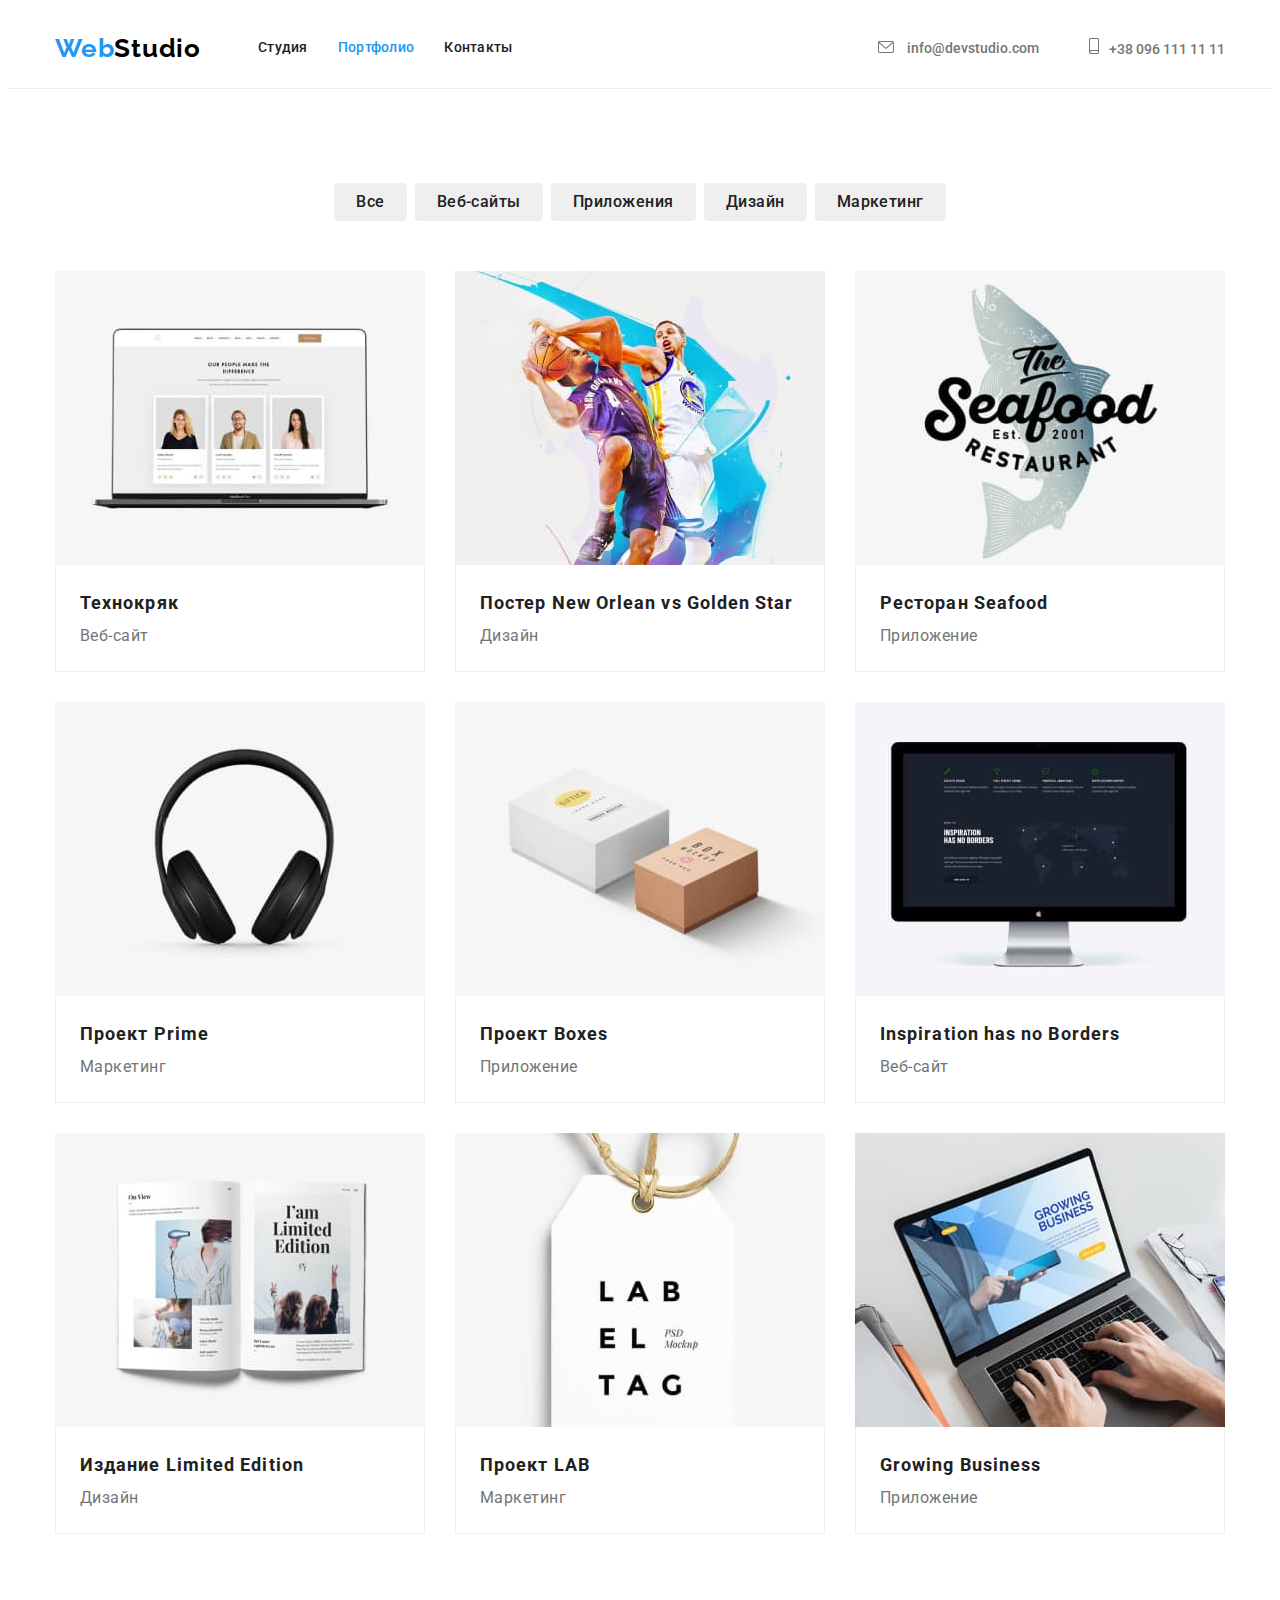
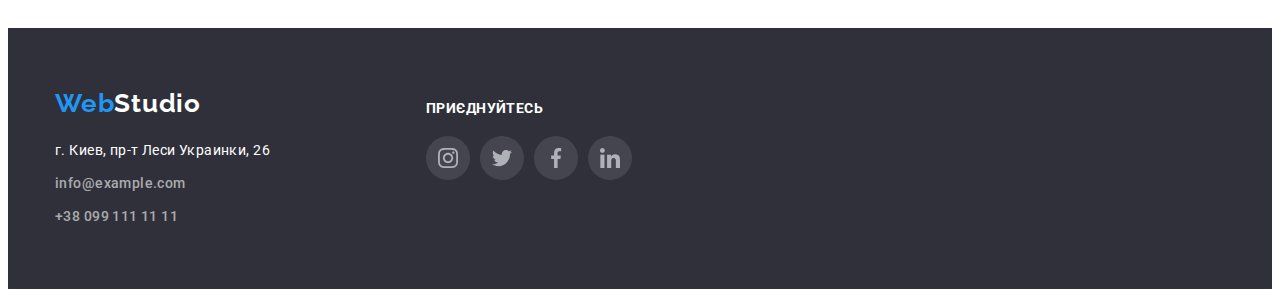
==== commit ade4dd5f: "add change of icons" ====
--- a/portfolio.html
+++ b/portfolio.html
@@ -144,7 +144,7 @@
         </div>
       </section>
     </main>
-    <footer class="footer">
+     <footer class="footer">
       <div class="container">
         <div>
           <a lang="en" href="./index.html" class="footer-logo no-decoration-link"
@@ -169,37 +169,39 @@
           </address>
         </div>
         <div>
+          <section></section>
           <h2 class="footer-title">Приєднуйтесь</h2>
           <ul class="team-social list footer-cocial-list">
             <li class="team-social-item">
-              <a href="" class="team-social-link link">
-                <svg class="team-icon-instagram" width="20" height="20">
+              <a href="" class="footer-social-link link">
+                <svg class="team-icon-svg" width="20" height="20">
                   <use href="./images/icons.svg#icon-instagram"></use>
                 </svg>
               </a>
             </li>
             <li class="team-social-item">
-              <a href="" class="team-social-link link">
-                <svg class="team-icon-twitter" width="20" height="20">
+              <a href="" class="footer-social-link link">
+                <svg class="team-icon-svg" width="20" height="20">
                   <use href="./images/icons.svg#icon-twitter"></use>
                 </svg>
               </a>
             </li>
             <li class="team-social-item">
-              <a href="" class="team-social-link link">
-                <svg class="team-icon-facebook" width="20" height="20">
+              <a href="" class="footer-social-link link">
+                <svg class="team-icon-svg" width="20" height="20">9
                   <use href="./images/icons.svg#icon-facebook"></use>
                 </svg>
               </a>
             </li>
-            <li class="team-social-item">
-              <a href="" class="team-social-link link">
-                <svg class="team-icon-linkedin" width="20" height="20">
+            <li class="team-social-item team-dark-social-item">
+              <a href="" class="footer-social-link link">
+                <svg class="team-icon-svg" width="20" height="20">
                   <use href="./images/icons.svg#icon-linkedin"></use>
                 </svg>
               </a>
             </li>
           </ul>
+          </section>
         </div>
       </div>
     </footer>
--- a/css/styles.css
+++ b/css/styles.css
@@ -252,18 +252,22 @@
 .icon-antenna::before{
     background-image: url("../images/antenna2.svg");
     background-size: 70px 65px;
+    margin-bottom: 30px;
 }
 .icon-clock::before {
     background-image: url("../images/clock.svg");
     background-size: 70px 65px;
+    margin-bottom: 30px;
 }
 .icon-diagram::before {
     background-image: url("../images/diagram.svg");
     background-size: 70px 65px;
+    margin-bottom: 30px;
 }
 .icon-astronaut::before {
     background-image: url("../images/astronaut.svg");
     background-size: 70px 65px;
+    margin-bottom: 30px;
 }
 /*---------SECTION-WORK---------*/
 .section-work{
@@ -329,6 +333,15 @@
         color: var(--second-color);
         margin-bottom: 16px;
 }
+/* .team-dark-social-item{
+        width: 44px;
+        height: 44px;
+        border-radius: 50%;
+        display: flex;
+        align-items: center;
+        justify-content: center;
+        background-color: rgba(255, 255, 255, 0.1);
+} */
 .team-social-link{
     width: 44px;
     height: 44px;
@@ -338,14 +351,28 @@
     align-items: center; 
     justify-content: center;
 }
+.footer-social-link{
+    width: 44px;
+    height: 44px;
+    border-radius: 50%;
+    background-color:rgba(255, 255, 255, 0.1);
+    display: flex;
+    align-items: center;
+    justify-content: center;
+
+}
 /* .team-social-icon:hover{
     background-color: var(--third-color);
 } */
-.team-social-link:hover .team-icon-instagram,
-.team-social-link:focus .team-icon-instagram{
+.team-social-link:hover .team-icon-svg,
+.team-social-link:focus .team-icon-svg{
     fill: var(--header-background-color);
 }
-.team-social-link:hover .team-icon-twitter,
+.footer-social-link:hover .team-icon-svg,
+.footer-social-link:focus .team-icon-svg {
+    fill: var(--header-background-color);
+}
+/* .team-social-link:hover .team-icon-twitter,
 .team-social-link:focus .team-icon-twitter{
     fill: var(--header-background-color);
 }
@@ -356,16 +383,18 @@
 .team-social-link:hover .team-icon-linkedin,
 .team-social-link:focus .team-icon-linkedin{
     fill: var(--header-background-color);
-}
+} */
 .team-social-link:hover,
 .team-social-link:focus {
     background-color: var(--third-color);
     fill: var(--header-background-color) ;
 }
-.team-icon-instagram,
-.team-icon-twitter,
-.team-icon-facebook,
-.team-icon-linkedin{
+.footer-social-link:hover,
+.footer-social-link:focus {
+    background-color: var(--third-color);
+    fill: var(--header-background-color);
+}
+.team-icon-svg{
     fill: #AFB1B8;
 }
 .team-social{
@@ -373,9 +402,10 @@
     justify-content: center;
     gap: 10px;
 }
-.team-social-icon{
+/* .team-social-icon{
     fill: #AFB1B8;
-}
+} */
+/*----------CLIENTS----------*/
 .client-title{
     font-family: 'Roboto';
         font-style: normal;
@@ -401,6 +431,39 @@
    background-position: center;
    padding: 16px 32px;
 }
+.client-item:hover,
+.client-item:focus{
+    outline: 1px solid var(--third-color);
+}
+.client-link:hover .client1,
+.client-link:focus .client1{
+    fill:var(--third-color);
+}
+.client-link:hover .client2,
+.client-link:focus .client2 {
+    fill: var(--third-color);
+}
+.client-link:hover .client3,
+.client-link:focus .client3 {
+    fill: var(--third-color);
+}
+.client-link:hover .client4,
+.client-link:focus .client4 {
+    fill: var(--third-color);
+}
+.client-link:hover .client5,
+.client-link:focus .client5 {
+    fill: var(--third-color);
+}
+.client-link:hover .client6,
+.client-link:focus .client6 {
+    fill: var(--third-color);
+}
+.client-item:hover,
+.client-item:focus{
+    fill:var(--third-color);
+}
+.client-item
 .client1,
 .client2,
 .client3,
@@ -477,6 +540,9 @@
 }
 .footer-cocial-list{
     margin-left: 156px;
+}
+.team-dark-social-item{
+
 }
 /*---------PORTFOLIO---------*/
 .portfolio-section{
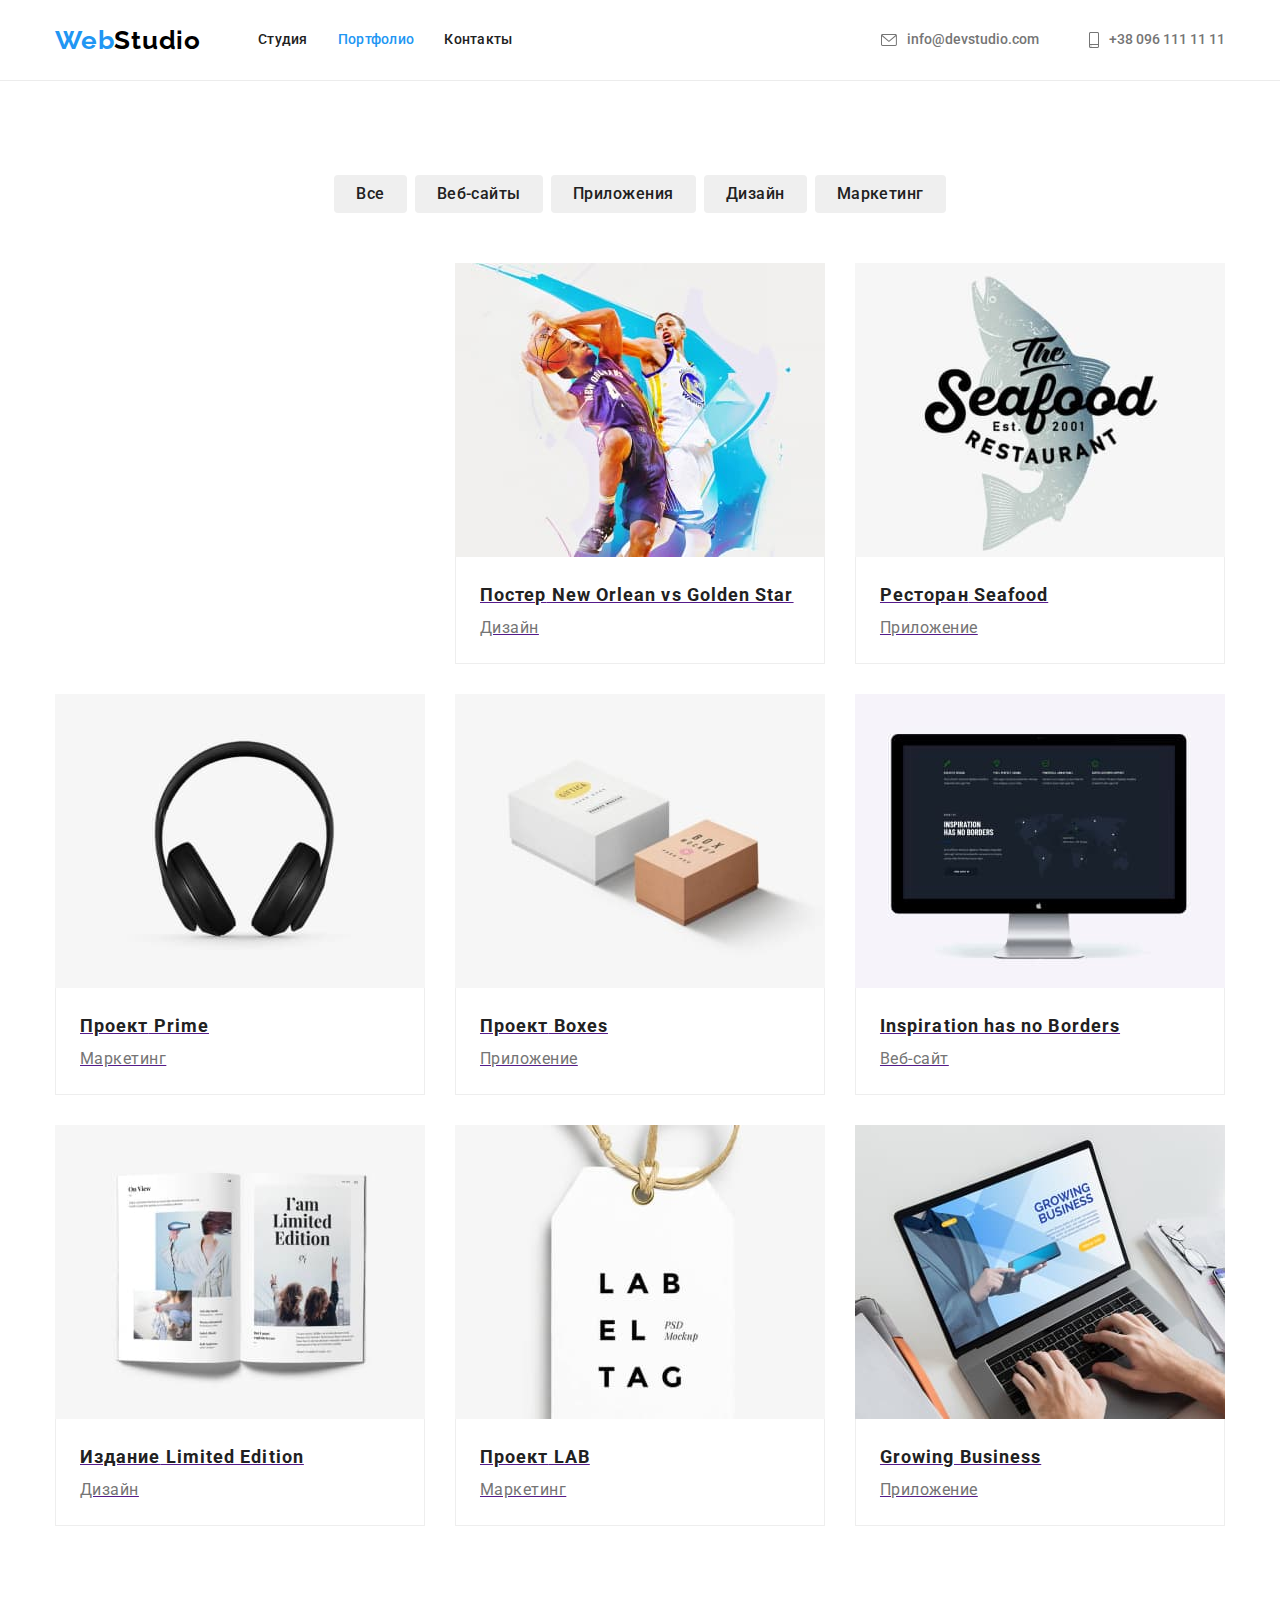
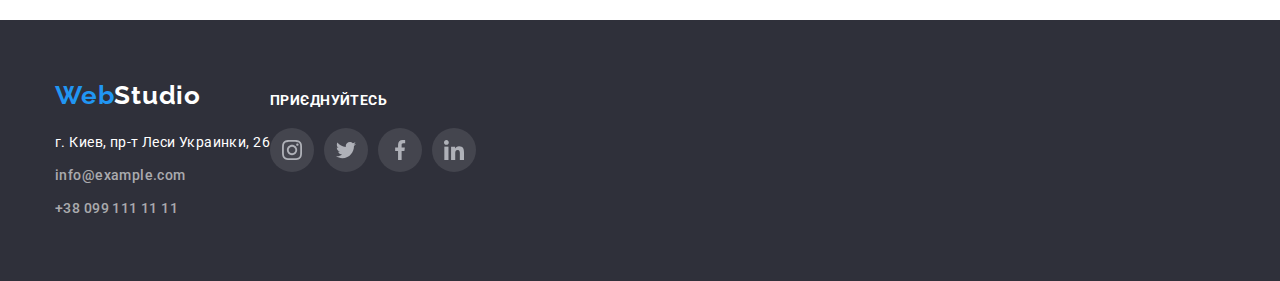
==== commit 4b841de9: "add changes" ====
--- a/portfolio.html
+++ b/portfolio.html
@@ -5,6 +5,10 @@
     <meta http-equiv="X-UA-Compatible" content="IE=edge" />
     <meta name="viewport" content="width=device-width, initial-scale=1.0" />
     <title>WebStudio</title>
+    <link
+      rel="stylesheet"
+      href="https://cdnjs.cloudflare.com/ajax/libs/modern-normalize/1.1.0/modern-normalize.min.css"
+    />
     <link
       href="https://fonts.googleapis.com/css2?family=Raleway:wght@700&family=Roboto:wght@400;500;700;900&display=swap"
       rel="stylesheet"
@@ -75,76 +79,86 @@
         <div class="container">
           <h1 class="section-portfolio visually-hidden-portfolio">Портфолио</h1>
           <ul class="section-list list card-set">
-            <li class="section-item card-item">
-              <img src="./images/img_1_portfolio.jpg" alt="foto 1" width="370" height="294" />
-              <div class="portfolio-text-box">
-                <h2 class="section-title">Технокряк</h2>
-                <p class="section-text">Веб-сайт</p>
-              </div>
-            </li>
-            <li class="section-item card-item">
-              <img src="./images/img_2_portfolio.jpg" alt="foto 2" width="370" height="294" />
-              <div class="portfolio-text-box">
-                <h2 class="section-title">
-                  Постер<span lang="en"> New Orlean vs Golden Star</span>
-                </h2>
-                <p class="section-text">Дизайн</p>
-              </div>
-            </li>
-            <li class="section-item card-item">
-              <img src="./images/img_3_portfolio.jpg" alt="foto 3" width="370" height="294" />
-              <div class="portfolio-text-box">
-                <h2 class="section-title">Ресторан<span lang="en"> Seafood</span></h2>
-                <p class="section-text">Приложение</p>
-              </div>
-            </li>
-            <li class="section-item card-item">
-              <img src="./images/img_4_portfolio.jpg" alt="foto 4" width="370" height="294" />
-              <div class="portfolio-text-box">
-                <h2 class="section-title">Проект<span lang="en"> Prime</span></h2>
-                <p class="section-text">Маркетинг</p>
-              </div>
-            </li>
-            <li class="section-item card-item">
-              <img src="./images/img_5_portfolio.jpg" alt="foto 5" width="370" height="294" />
-              <div class="portfolio-text-box">
-                <h2 class="section-title">Проект<span lang="en"> Boxes</span></h2>
-                <p class="section-text">Приложение</p>
-              </div>
-            </li>
-            <li class="section-item card-item">
-              <img src="./images/img_6_portfolio.jpg" alt="foto 6" width="370" height="294" />
-              <div class="portfolio-text-box">
-                <h2 class="section-title" lang="en">Inspiration has no Borders</h2>
-                <p class="section-text">Веб-сайт</p>
-              </div>
-            </li>
-            <li class="section-item card-item">
-              <img src="./images/img_7_portfolio.jpg" alt="foto 7" width="370" height="294" />
-              <div class="portfolio-text-box">
-                <h2 class="section-title">Издание<span lang="en"> Limited Edition</span></h2>
-                <p class="section-text">Дизайн</p>
-              </div>
-            </li>
-            <li class="section-item card-item">
-              <img src="./images/img_8_portfolio.jpg" alt="foto 8" width="370" height="294" />
-              <div class="portfolio-text-box">
-                <h2 class="section-title">Проект<span lang="en"> LAB</span></h2>
-                <p class="section-text">Маркетинг</p>
-              </div>
-            </li>
-            <li class="section-item card-item">
-              <img src="./images/img_9_portfolio.jpg" alt="foto 9" width="370" height="294" />
-              <div class="portfolio-text-box">
-                <h2 class="section-title" lang="en">Growing Business</h2>
-                <p class="section-text">Приложение</p>
-              </div>
+            <li class="section-item card-item"></li>
+            <li class="section-item card-item">
+              <a href="" class="portfolio-link">
+                <img src="./images/img_2_portfolio.jpg" alt="foto 2" width="370" height="294" />
+                <div class="portfolio-text-box">
+                  <h2 class="section-title">
+                    Постер<span lang="en"> New Orlean vs Golden Star</span>
+                  </h2>
+                  <p class="section-text">Дизайн</p>
+                </div>
+              </a>
+            </li>
+            <li class="section-item card-item">
+              <a href="" class="portfolio-link">
+                <img src="./images/img_3_portfolio.jpg" alt="foto 3" width="370" height="294" />
+                <div class="portfolio-text-box">
+                  <h2 class="section-title">Ресторан<span lang="en"> Seafood</span></h2>
+                  <p class="section-text">Приложение</p>
+                </div>
+              </a>
+            </li>
+            <li class="section-item card-item">
+              <a href="" class="portfolio-link">
+                <img src="./images/img_4_portfolio.jpg" alt="foto 4" width="370" height="294" />
+                <div class="portfolio-text-box">
+                  <h2 class="section-title">Проект<span lang="en"> Prime</span></h2>
+                  <p class="section-text">Маркетинг</p>
+                </div>
+              </a>
+            </li>
+            <li class="section-item card-item">
+              <a href="" class="portfolio-link">
+                <img src="./images/img_5_portfolio.jpg" alt="foto 5" width="370" height="294" />
+                <div class="portfolio-text-box">
+                  <h2 class="section-title">Проект<span lang="en"> Boxes</span></h2>
+                  <p class="section-text">Приложение</p>
+                </div>
+              </a>
+            </li>
+            <li class="section-item card-item">
+              <a href="" class="portfolio-link">
+                <img src="./images/img_6_portfolio.jpg" alt="foto 6" width="370" height="294" />
+                <div class="portfolio-text-box">
+                  <h2 class="section-title" lang="en">Inspiration has no Borders</h2>
+                  <p class="section-text">Веб-сайт</p>
+                </div>
+              </a>
+            </li>
+            <li class="section-item card-item">
+              <a href="" class="portfolio-link">
+                <img src="./images/img_7_portfolio.jpg" alt="foto 7" width="370" height="294" />
+                <div class="portfolio-text-box">
+                  <h2 class="section-title">Издание<span lang="en"> Limited Edition</span></h2>
+                  <p class="section-text">Дизайн</p>
+                </div>
+              </a>
+            </li>
+            <li class="section-item card-item">
+              <a href="" class="portfolio-link">
+                <img src="./images/img_8_portfolio.jpg" alt="foto 8" width="370" height="294" />
+                <div class="portfolio-text-box">
+                  <h2 class="section-title">Проект<span lang="en"> LAB</span></h2>
+                  <p class="section-text">Маркетинг</p>
+                </div>
+              </a>
+            </li>
+            <li class="section-item card-item">
+              <a href="" class="portfolio-link">
+                <img src="./images/img_9_portfolio.jpg" alt="foto 9" width="370" height="294" />
+                <div class="portfolio-text-box">
+                  <h2 class="section-title" lang="en">Growing Business</h2>
+                  <p class="section-text">Приложение</p>
+                </div>
+              </a>
             </li>
           </ul>
         </div>
       </section>
     </main>
-     <footer class="footer">
+    <footer class="footer">
       <div class="container">
         <div>
           <a lang="en" href="./index.html" class="footer-logo no-decoration-link"
@@ -169,38 +183,38 @@
           </address>
         </div>
         <div>
-          <section></section>
-          <h2 class="footer-title">Приєднуйтесь</h2>
-          <ul class="team-social list footer-cocial-list">
-            <li class="team-social-item">
-              <a href="" class="footer-social-link link">
-                <svg class="team-icon-svg" width="20" height="20">
-                  <use href="./images/icons.svg#icon-instagram"></use>
-                </svg>
-              </a>
-            </li>
-            <li class="team-social-item">
-              <a href="" class="footer-social-link link">
-                <svg class="team-icon-svg" width="20" height="20">
-                  <use href="./images/icons.svg#icon-twitter"></use>
-                </svg>
-              </a>
-            </li>
-            <li class="team-social-item">
-              <a href="" class="footer-social-link link">
-                <svg class="team-icon-svg" width="20" height="20">9
-                  <use href="./images/icons.svg#icon-facebook"></use>
-                </svg>
-              </a>
-            </li>
-            <li class="team-social-item team-dark-social-item">
-              <a href="" class="footer-social-link link">
-                <svg class="team-icon-svg" width="20" height="20">
-                  <use href="./images/icons.svg#icon-linkedin"></use>
-                </svg>
-              </a>
-            </li>
-          </ul>
+          <section>
+            <h2 class="footer-title">Приєднуйтесь</h2>
+            <ul class="team-social list footer-cocial-list">
+              <li class="team-social-item">
+                <a href="" class="footer-social-link link">
+                  <svg class="team-icon-svg" width="20" height="20">
+                    <use href="./images/icons.svg#icon-instagram"></use>
+                  </svg>
+                </a>
+              </li>
+              <li class="team-social-item">
+                <a href="" class="footer-social-link link">
+                  <svg class="team-icon-svg" width="20" height="20">
+                    <use href="./images/icons.svg#icon-twitter"></use>
+                  </svg>
+                </a>
+              </li>
+              <li class="team-social-item">
+                <a href="" class="footer-social-link link">
+                  <svg class="team-icon-svg" width="20" height="20">
+                    <use href="./images/icons.svg#icon-facebook"></use>
+                  </svg>
+                </a>
+              </li>
+              <li class="team-social-item team-dark-social-item">
+                <a href="" class="footer-social-link link">
+                  <svg class="team-icon-svg" width="20" height="20">
+                    <use href="./images/icons.svg#icon-linkedin"></use>
+                  </svg>
+                </a>
+              </li>
+            </ul>
           </section>
         </div>
       </div>
--- a/css/styles.css
+++ b/css/styles.css
@@ -111,13 +111,17 @@
 }
 /*---------CONTACTS---------*/
 .contacts-tel, .contacts-post {
+    display: flex;
     font-weight: 500;
     font-size: 14px;
     line-height: 1.14;
     color: var(--second-color);
+    align-items: center;
 }
 .nav-contacts-post, .nav-contacts-tel{
-   padding: 32px 0;
+    display: flex;
+    padding: 32px 0;
+    align-items: center;
 }
 
 .contacts-post:hover,
@@ -174,9 +178,10 @@
         background-repeat: no-repeat;
         background-position: center;
         background-size: cover;
-        max-width: 1600px;
+        max-width: 1200px;
         height: 600px;
-        padding-top: 200px;
+        padding: 200px 0;
+        margin: 0 auto;
         /* margin-left: auto;
         margin-right: auto; */
 }
@@ -207,6 +212,9 @@
     background-color:var(--studio-hover-color);
     color: var(--main-btn-text-color);
 }
+.hero-btn-center{
+    text-align: center;
+}
 /*---------FEATURES----------*/
 .page-section{
     padding-top: 94px;
@@ -231,7 +239,6 @@
     list-style: none;
     display: flex;
     gap: 30px;
-    margin-bottom: 30px;
     /* align-items: center;
     margin-bottom: 94px; */
 }
@@ -406,6 +413,9 @@
     fill: #AFB1B8;
 } */
 /*----------CLIENTS----------*/
+.client{
+    padding: 94px 0;
+}
 .client-title{
     font-family: 'Roboto';
         font-style: normal;
@@ -414,22 +424,22 @@
         line-height: 42px;
         text-align: center;
         letter-spacing: 0.03em;
-        padding-top: 94px;
-        padding-bottom: 50px;
+        margin-bottom: 50px;
 }
 .client-list{
     display: flex;
-    gap: 20px;
+    gap: 30px;
     justify-content: center;
     align-items: center;
-    margin-bottom: 94px;
 }
 .client-item{
     width: 170px;
     height: 92px;
-    outline: 1px solid #AFB1B8;
-   background-position: center;
-   padding: 16px 32px;
+    border: 1px solid #AFB1B8;
+    display: flex;
+    align-items: center;
+    justify-content: center;
+   /* background-position: center; */
 }
 .client-item:hover,
 .client-item:focus{
@@ -534,12 +544,14 @@
     letter-spacing: 0.03em;
     text-transform: uppercase;
     color: var(--main-text-color);
-    margin-left: 156px;
     margin-bottom: 20px;
     padding-top: 12px;
 }
-.footer-cocial-list{
-    margin-left: 156px;
+.footer-add-social{
+    margin-left: 70px;
+}
+.footer-icon-svg{
+    fill:var(--header-background-color)
 }
 .team-dark-social-item{
 
@@ -552,8 +564,6 @@
     list-style: none;
     display: flex;
     gap: 8px;
-    margin-right: auto;
-    margin-left: auto;
     margin-bottom: 50px;
     justify-content: center;
 }
@@ -598,8 +608,12 @@
         clip: rect(0 0 0 0);
         overflow: hidden;
 }
-.card-item:hover{
+.portfolio-link:hover,
+.portfolio-link:focus {
     box-shadow: 0px 4px 4px 0px rgba(0, 0, 0, 0.25);
+}
+.portfolio-link{
+    display: block;
 }
 .card-set{
     margin: -15px;
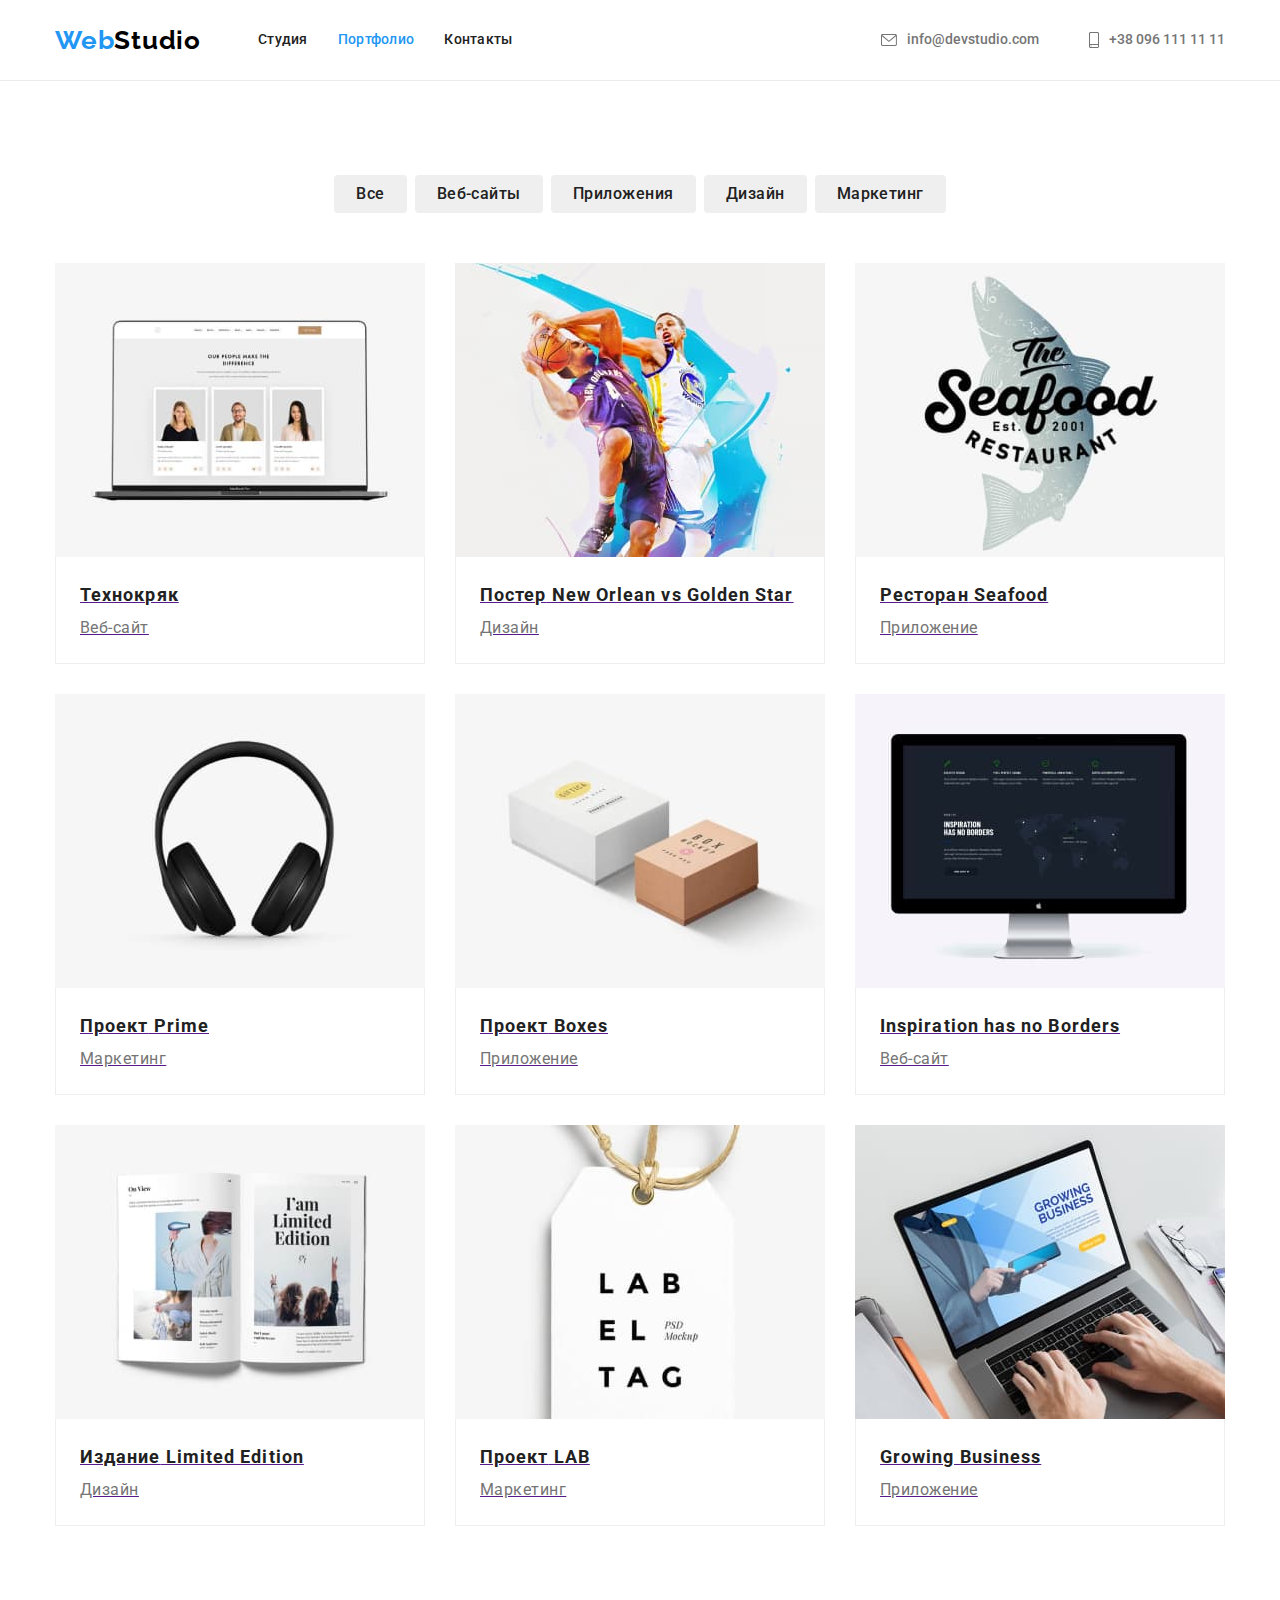
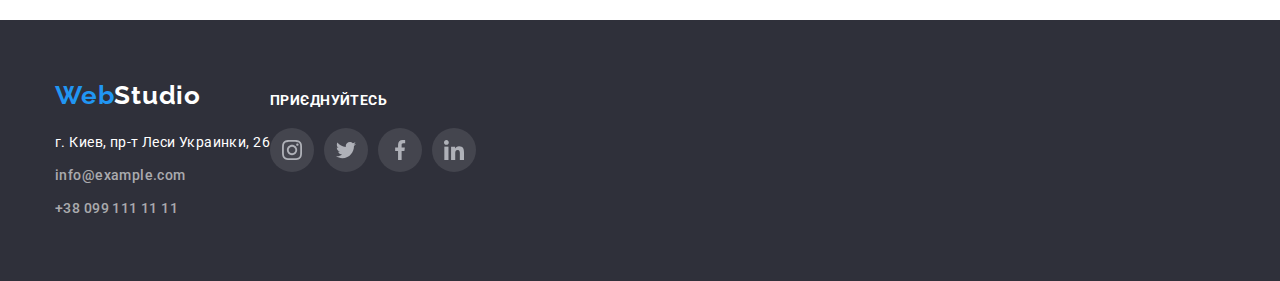
==== commit 3ed1d60d: "add changes" ====
--- a/portfolio.html
+++ b/portfolio.html
@@ -79,7 +79,15 @@
         <div class="container">
           <h1 class="section-portfolio visually-hidden-portfolio">Портфолио</h1>
           <ul class="section-list list card-set">
-            <li class="section-item card-item"></li>
+            <li class="section-item card-item">
+              <a href="" class="portfolio-link">
+                <img src="./images/img_1_portfolio.jpg" alt="foto 1" wi dth="370" height="294" />
+                <div class="portfolio-text-box">
+                  <h2 class="section-title">Технокряк</h2>
+                  <p class="section-text">Веб-сайт</p>
+                </div>
+              </a>
+            </li>
             <li class="section-item card-item">
               <a href="" class="portfolio-link">
                 <img src="./images/img_2_portfolio.jpg" alt="foto 2" width="370" height="294" />
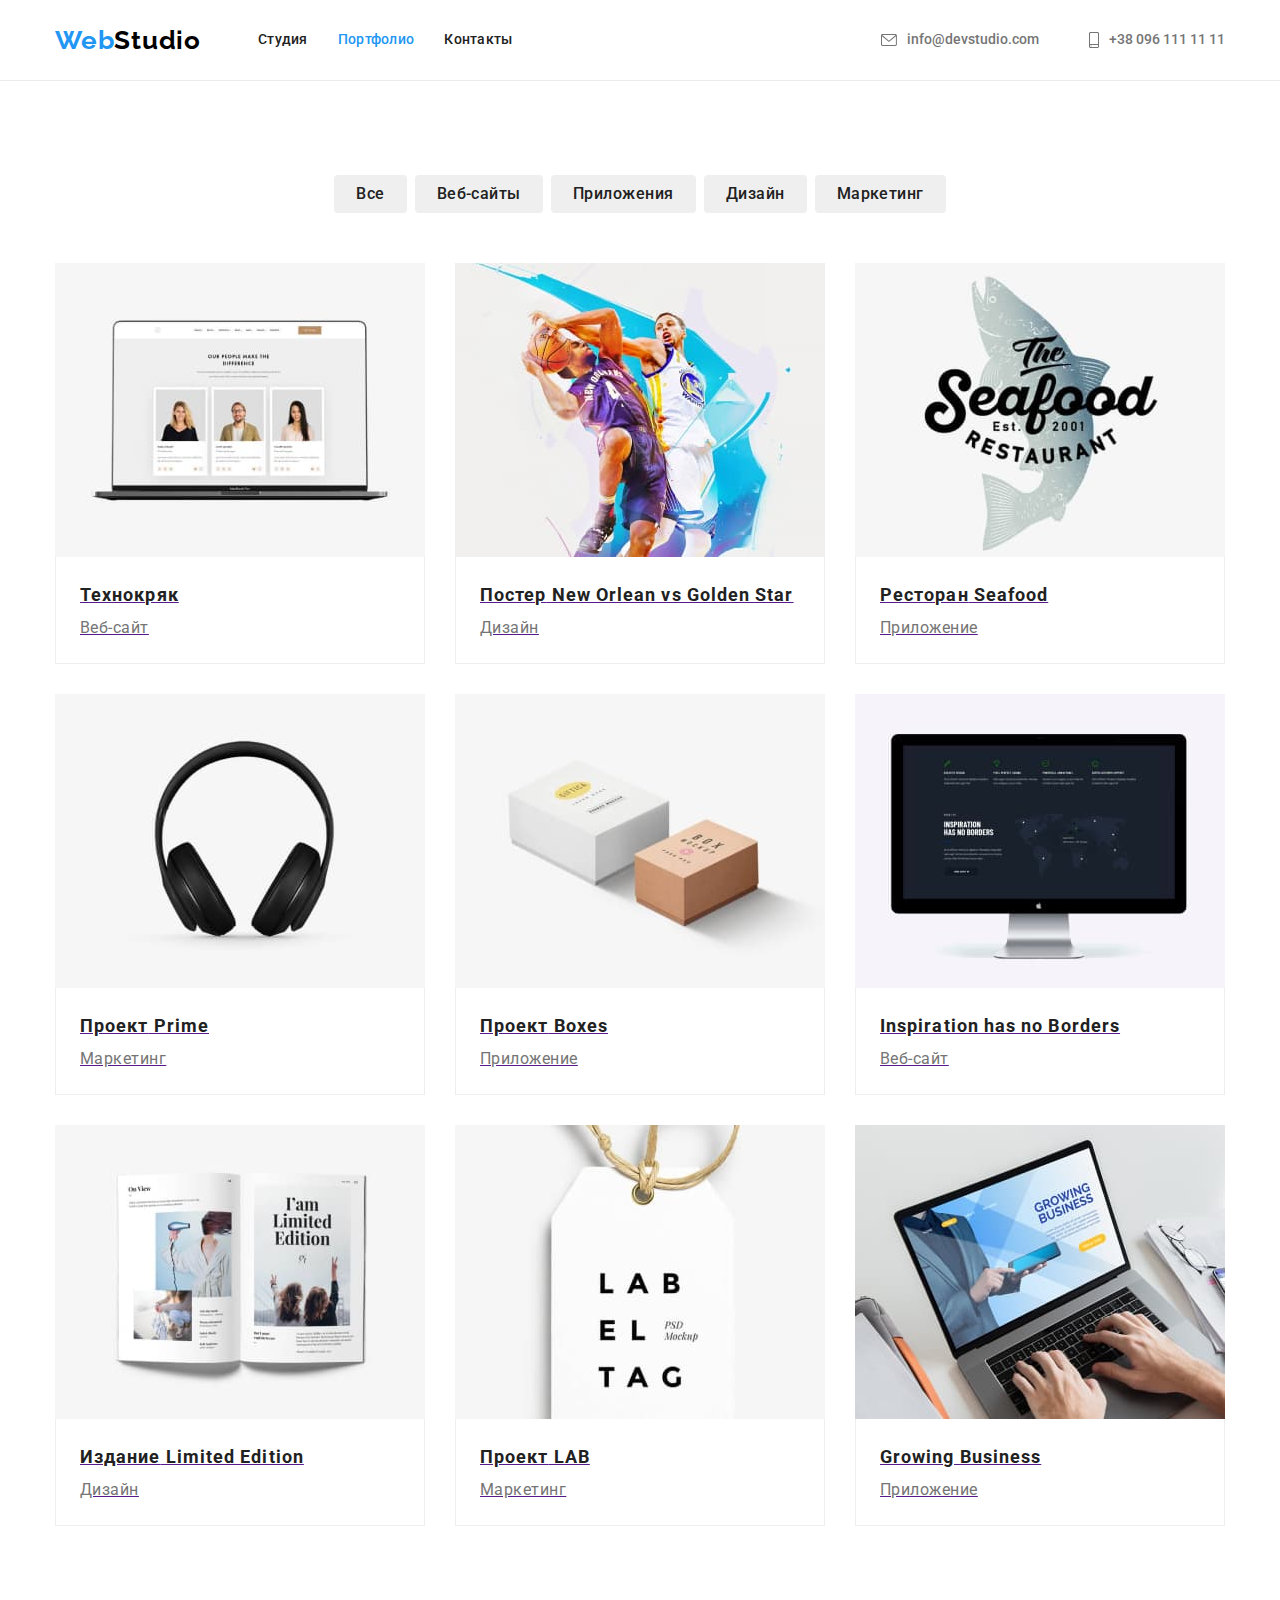
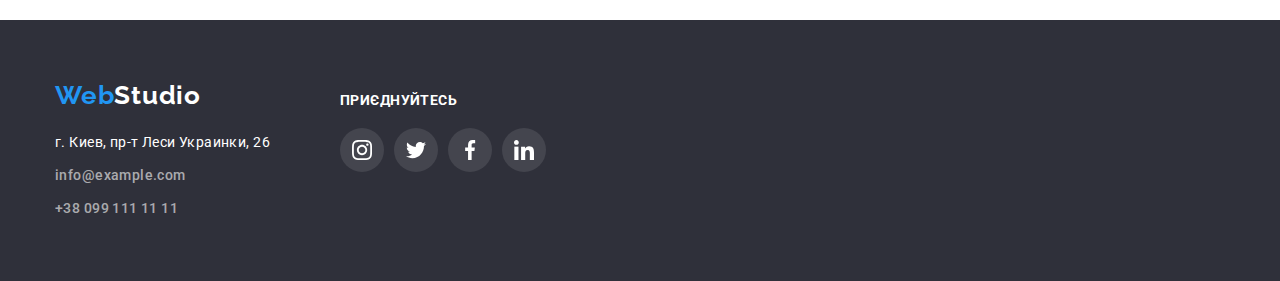
==== commit fab90b82: "added changes in footer" ====
--- a/portfolio.html
+++ b/portfolio.html
@@ -190,41 +190,42 @@
             </ul>
           </address>
         </div>
-        <div>
-          <section>
+        <section>
+          <div class="footer-add-social">
             <h2 class="footer-title">Приєднуйтесь</h2>
-            <ul class="team-social list footer-cocial-list">
+            <ul class="team-social list">
               <li class="team-social-item">
                 <a href="" class="footer-social-link link">
-                  <svg class="team-icon-svg" width="20" height="20">
+                  <svg class="footer-icon-svg" width="20" height="20">
                     <use href="./images/icons.svg#icon-instagram"></use>
                   </svg>
                 </a>
               </li>
               <li class="team-social-item">
                 <a href="" class="footer-social-link link">
-                  <svg class="team-icon-svg" width="20" height="20">
+                  <svg class="footer-icon-svg" width="20" height="20">
                     <use href="./images/icons.svg#icon-twitter"></use>
                   </svg>
                 </a>
               </li>
               <li class="team-social-item">
                 <a href="" class="footer-social-link link">
-                  <svg class="team-icon-svg" width="20" height="20">
+                  <svg class="footer-icon-svg" width="20" height="20">
+                    9
                     <use href="./images/icons.svg#icon-facebook"></use>
                   </svg>
                 </a>
               </li>
               <li class="team-social-item team-dark-social-item">
                 <a href="" class="footer-social-link link">
-                  <svg class="team-icon-svg" width="20" height="20">
+                  <svg class="footer-icon-svg" width="20" height="20">
                     <use href="./images/icons.svg#icon-linkedin"></use>
                   </svg>
                 </a>
               </li>
             </ul>
-          </section>
-        </div>
+          </div>
+        </section>
       </div>
     </footer>
   </body>
--- a/css/styles.css
+++ b/css/styles.css
@@ -570,7 +570,7 @@
 .portfolio-section-item {
     font-family: inherit;
     font-weight: 500;
-        line-height: 1.62;
+         line-height: 1.62;
         text-align: center;
         letter-spacing: 0.03em;
         color: var(--secondary-btn-text-color);
@@ -620,9 +620,13 @@
     display: flex;
     flex-wrap: wrap;
    }
+.card-set{
+    outline: none;
+}
 .card-set > .card-item{
     margin: 15px;
     flex-basis: calc(100% / 3 - 30px);
+    
 }
 .portfolio-text-box{
     padding: 20px 24px;
